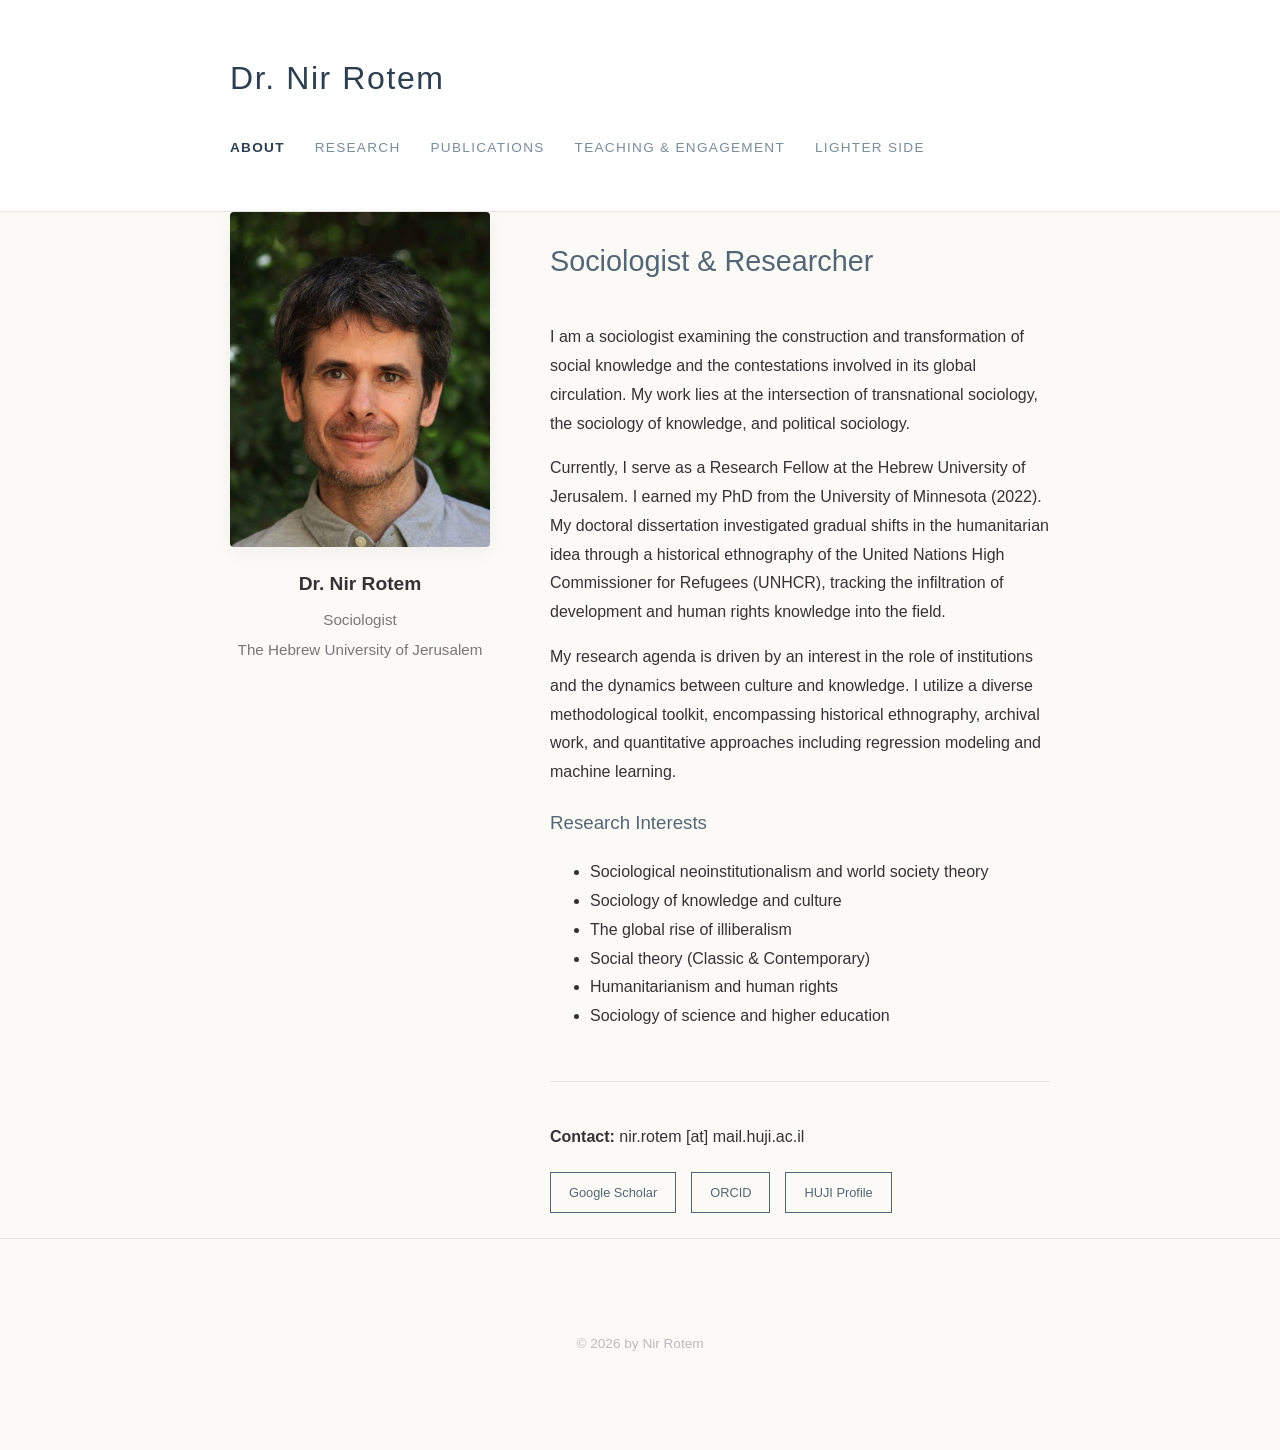
==== index.html @ fd0bdc83 "Add files via upload" ====
<!DOCTYPE html>
<html lang="en">
<head>
    <meta charset="UTF-8">
    <title>Dr. Nir Rotem | About</title>
    <link rel="stylesheet" href="style.css">
</head>
<body>
    <header>
        <div class="container">
            <h1>Dr. Nir Rotem</h1>
            <nav>
                <ul>
                    <li><a href="index.html" class="active">About</a></li>
                    <li><a href="projects.html">Research</a></li>
                    <li><a href="publications.html">Publications</a></li>
                    <li><a href="teaching.html">Teaching & Engagement</a></li>
                    <li><a href="lighter.html">Lighter Side</a></li>
                </ul>
            </nav>
        </div>
    </header>

    <main class="container">
        <div class="about-grid">
            <div class="profile-side">
                <img src="images/profile.jpg" alt="Dr. Nir Rotem" class="profile-img">
                <div class="profile-info">
                    <p class="name">Dr. Nir Rotem</p>
                    <p class="role">Sociologist</p>
                    <p class="role">The Hebrew University of Jerusalem</p>
                </div>
            </div>
            
            <div class="bio-content">
                <h2>Sociologist & Researcher</h2>
                <p>
                    I am a sociologist examining the construction and transformation of social knowledge and the contestations involved in its global circulation. My work lies at the intersection of transnational sociology, the sociology of knowledge, and political sociology.
                </p>
                <p>
                    Currently, I serve as a Research Fellow at the Hebrew University of Jerusalem. I earned my PhD from the University of Minnesota (2022). My doctoral dissertation investigated gradual shifts in the humanitarian idea through a historical ethnography of the United Nations High Commissioner for Refugees (UNHCR), tracking the infiltration of development and human rights knowledge into the field.
                </p>
                <p>
                    My research agenda is driven by an interest in the role of institutions and the dynamics between culture and knowledge. I utilize a diverse methodological toolkit, encompassing historical ethnography, archival work, and quantitative approaches including regression modeling and machine learning.
                </p>

                <h3>Research Interests</h3>
                <ul>
                    <li>Sociological neoinstitutionalism and world society theory</li>
                    <li>Sociology of knowledge and culture</li>
                    <li>The global rise of illiberalism</li>
                    <li>Social theory (Classic & Contemporary)</li>
                    <li>Humanitarianism and human rights</li>
                    <li>Sociology of science and higher education</li>
                </ul>

                <div class="contact-box">
                    <p><strong>Contact:</strong> nir.rotem [at] mail.huji.ac.il</p>
                    <div class="social-btns">
                        <a href="https://scholar.google.com/citations?user=bq1UO1sAAAAJ&hl=en" class="btn" target="_blank">Google Scholar</a>
                        <a href="https://orcid.org/0000-0001-6889-2832" class="btn" target="_blank">ORCID</a>
                        <a href="https://cris.huji.ac.il/en/persons/nir-rotem/" class="btn" target="_blank">HUJI Profile</a>
                    </div>
                </div>
            </div>
        </div>
    </main>

    <footer>
        <div class="container">
            <p>&copy; <span id="year"></span> by Nir Rotem</p>
        </div>
    </footer>
    <script>document.getElementById("year").innerHTML = new Date().getFullYear();</script>
</body>
</html>
---- style.css ----
/* --- Scandinavian Modern Academic Theme --- */
:root {
    --bg-color: #fcfaf7;
    --text-color: #333333;
    --accent-color: #536675;
    --header-bg: #ffffff;
    --border-color: #e8e4e0;
    --link-color: #7a8d9b;
    --nav-active: #2c3e50;
    --card-bg: #ffffff;
}

* { box-sizing: border-box; }

body {
    font-family: 'Inter', 'Helvetica Neue', 'Helvetica', 'Arial', sans-serif;
    background-color: var(--bg-color);
    color: var(--text-color);
    line-height: 1.8;
    margin: 0;
    padding: 0;
    -webkit-font-smoothing: antialiased;
}

/* Global Image Constraint */
img {
    max-width: 100%;
    height: auto;
    display: block;
}

.container {
    max-width: 900px;
    margin: 0 auto;
    padding: 0 40px;
}

/* Header & Navigation */
header {
    background-color: var(--header-bg);
    border-bottom: 1px solid var(--border-color);
    padding: 50px 0;
}

header h1 {
    font-weight: 300;
    font-size: 2rem;
    margin: 0;
    letter-spacing: 0.1rem;
    color: var(--nav-active);
}

nav ul {
    list-style: none;
    padding: 0;
    margin: 25px 0 0 0;
    display: flex;
    gap: 30px;
}

nav a {
    text-decoration: none;
    color: var(--link-color);
    font-size: 0.85rem;
    text-transform: uppercase;
    letter-spacing: 0.08rem;
    transition: color 0.2s ease;
}

nav a:hover, nav a.active {
    color: var(--nav-active);
    font-weight: 600;
}

main { padding: 70px 0; }

h2, h3 { color: var(--accent-color); font-weight: 400; }
h2 { font-size: 1.8rem; margin-bottom: 35px; }

/* About Page - Layout */
.about-grid {
    display: flex;
    gap: 60px;
    align-items: flex-start;
}

.profile-side {
    flex: 0 0 260px;
    text-align: center;
}

.profile-img {
    width: 100%;
    border-radius: 4px;
    box-shadow: 0 4px 20px rgba(0,0,0,0.05);
}

.profile-info { margin-top: 20px; }
.profile-info .name { font-weight: 600; font-size: 1.2rem; margin: 0; }
.profile-info .role { font-size: 0.95rem; color: #777; margin: 8px 0; line-height: 1.4; }

.bio-content { flex: 1; }

.contact-box {
    margin-top: 50px;
    padding: 25px 0;
    border-top: 1px solid var(--border-color);
}

.social-btns {
    display: flex;
    gap: 15px;
    margin-top: 20px;
    flex-wrap: wrap;
}

/* Projects Page - THE SPLIT LAYOUT FIX */
.project-intro {
    font-style: italic;
    color: #555;
    margin-bottom: 50px;
    border-left: 4px solid var(--accent-color);
    padding-left: 25px;
    font-size: 1.05rem;
}

.project-block { margin-bottom: 80px; }

/* CRITICAL: The flex container for the card */
.project-card {
    background: var(--card-bg);
    padding: 35px;
    border: 1px solid var(--border-color);
    margin-bottom: 40px;
    display: flex; /* This forces the text and image side-by-side */
    flex-direction: row; 
    align-items: flex-start; /* Aligns both to the top */
    gap: 40px;
    width: 100%;
}

.project-text {
    flex: 2; /* Takes twice the space of the image */
}

.project-text h4 {
    margin-top: 0;
    color: var(--nav-active);
    font-size: 1.35rem;
    margin-bottom: 15px;
}

/* FIXED-SIZE IMAGE WRAPPER */
.project-image-box {
    flex: 1; /* Takes one part of the space */
    min-width: 250px; /* Ensures it doesn't get too tiny */
    max-width: 300px; /* Ensures it doesn't get too big */
    height: 200px; /* Fixed height for uniformity */
    background-color: #ffffff;
    border: 1px solid #f2f2f2;
    padding: 5px;
    display: flex;
    align-items: center;
    justify-content: center;
    overflow: hidden;
}

.project-image-box img {
    max-width: 100%;
    max-height: 100%;
    object-fit: contain; /* Prevents cropping, fits image inside the 200px box */
}

/* Lighter Side & Cards */
.lighter-section { margin-bottom: 60px; }
.lighter-grid { display: grid; grid-template-columns: 1fr 1fr; gap: 35px; }
.interest-card { background: white; padding: 30px; border: 1px solid var(--border-color); }

.btn {
    text-decoration: none;
    font-size: 0.8rem;
    color: var(--accent-color);
    border: 1px solid var(--accent-color);
    padding: 8px 18px;
    transition: all 0.3s ease;
}

.btn:hover { background-color: var(--accent-color); color: white; }

footer {
    padding: 80px 0;
    text-align: center;
    font-size: 0.85rem;
    color: #bbb;
    border-top: 1px solid var(--border-color);
}

/* MOBILE RESPONSIVE FIX */
@media (max-width: 768px) {
    .container { padding: 0 25px; }
    
    .about-grid, .lighter-grid { 
        flex-direction: column; 
        display: block; 
    }
    
    .profile-side { 
        margin-bottom: 40px; 
        width: 100%;
    }

    .project-card {
        flex-direction: column; /* Stacks vertically on mobile */
        gap: 25px;
    }

    .project-image-box {
        width: 100%;
        max-width: 100%;
        height: auto;
        min-height: 150px;
    }
}
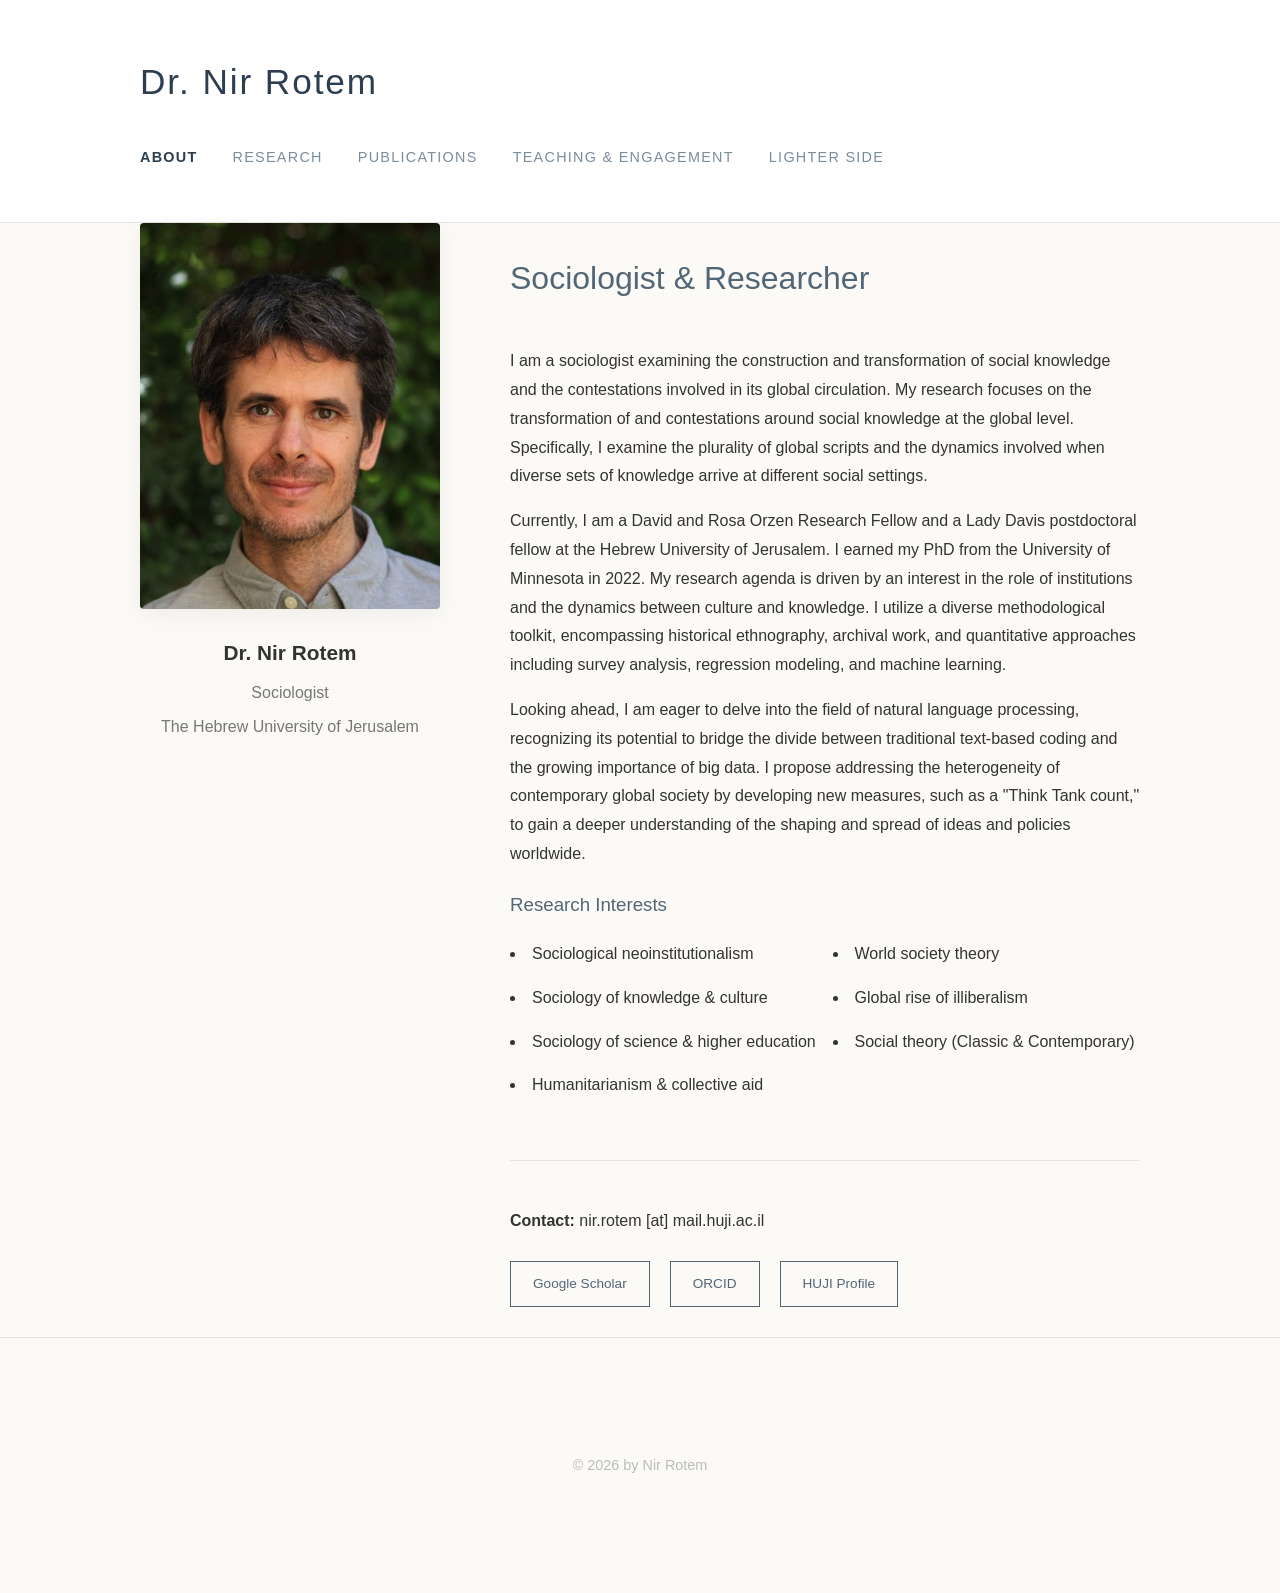
==== commit 341de569: "Add files via upload" ====
--- a/index.html
+++ b/index.html
@@ -35,23 +35,24 @@
             <div class="bio-content">
                 <h2>Sociologist & Researcher</h2>
                 <p>
-                    I am a sociologist examining the construction and transformation of social knowledge and the contestations involved in its global circulation. My work lies at the intersection of transnational sociology, the sociology of knowledge, and political sociology.
+                    I am a sociologist examining the construction and transformation of social knowledge and the contestations involved in its global circulation. My research focuses on the transformation of and contestations around social knowledge at the global level. Specifically, I examine the plurality of global scripts and the dynamics involved when diverse sets of knowledge arrive at different social settings.
                 </p>
                 <p>
-                    Currently, I serve as a Research Fellow at the Hebrew University of Jerusalem. I earned my PhD from the University of Minnesota (2022). My doctoral dissertation investigated gradual shifts in the humanitarian idea through a historical ethnography of the United Nations High Commissioner for Refugees (UNHCR), tracking the infiltration of development and human rights knowledge into the field.
+                    Currently, I am a David and Rosa Orzen Research Fellow and a Lady Davis postdoctoral fellow at the Hebrew University of Jerusalem. I earned my PhD from the University of Minnesota in 2022. My research agenda is driven by an interest in the role of institutions and the dynamics between culture and knowledge. I utilize a diverse methodological toolkit, encompassing historical ethnography, archival work, and quantitative approaches including survey analysis, regression modeling, and machine learning.
                 </p>
                 <p>
-                    My research agenda is driven by an interest in the role of institutions and the dynamics between culture and knowledge. I utilize a diverse methodological toolkit, encompassing historical ethnography, archival work, and quantitative approaches including regression modeling and machine learning.
+                    Looking ahead, I am eager to delve into the field of natural language processing, recognizing its potential to bridge the divide between traditional text-based coding and the growing importance of big data. I propose addressing the heterogeneity of contemporary global society by developing new measures, such as a "Think Tank count," to gain a deeper understanding of the shaping and spread of ideas and policies worldwide.
                 </p>
 
                 <h3>Research Interests</h3>
-                <ul>
-                    <li>Sociological neoinstitutionalism and world society theory</li>
-                    <li>Sociology of knowledge and culture</li>
-                    <li>The global rise of illiberalism</li>
+                <ul class="interests-grid">
+                    <li>Sociological neoinstitutionalism</li>
+                    <li>World society theory</li>
+                    <li>Sociology of knowledge & culture</li>
+                    <li>Global rise of illiberalism</li>
+                    <li>Sociology of science & higher education</li>
                     <li>Social theory (Classic & Contemporary)</li>
-                    <li>Humanitarianism and human rights</li>
-                    <li>Sociology of science and higher education</li>
+                    <li>Humanitarianism & collective aid</li>
                 </ul>
 
                 <div class="contact-box">
--- a/style.css
+++ b/style.css
@@ -1,5 +1,5 @@
 
-/* --- Scandinavian Modern Academic Theme --- */
+/* --- Scandinavian Modern Academic Theme (Version 9) --- */
 :root {
     --bg-color: #fcfaf7;
     --text-color: #333333;
@@ -23,7 +23,6 @@
     -webkit-font-smoothing: antialiased;
 }
 
-/* Global Image Constraint */
 img {
     max-width: 100%;
     height: auto;
@@ -31,12 +30,11 @@
 }
 
 .container {
-    max-width: 900px;
+    max-width: 1100px; /* Increased by ~20% */
     margin: 0 auto;
-    padding: 0 40px;
-}
-
-/* Header & Navigation */
+    padding: 0 50px;
+}
+
 header {
     background-color: var(--header-bg);
     border-bottom: 1px solid var(--border-color);
@@ -45,24 +43,24 @@
 
 header h1 {
     font-weight: 300;
-    font-size: 2rem;
+    font-size: 2.2rem;
     margin: 0;
-    letter-spacing: 0.1rem;
+    letter-spacing: 0.12rem;
     color: var(--nav-active);
 }
 
 nav ul {
     list-style: none;
     padding: 0;
-    margin: 25px 0 0 0;
-    display: flex;
-    gap: 30px;
+    margin: 30px 0 0 0;
+    display: flex;
+    gap: 35px;
 }
 
 nav a {
     text-decoration: none;
     color: var(--link-color);
-    font-size: 0.85rem;
+    font-size: 0.9rem;
     text-transform: uppercase;
     letter-spacing: 0.08rem;
     transition: color 0.2s ease;
@@ -73,93 +71,104 @@
     font-weight: 600;
 }
 
-main { padding: 70px 0; }
+main { padding: 80px 0; }
 
 h2, h3 { color: var(--accent-color); font-weight: 400; }
-h2 { font-size: 1.8rem; margin-bottom: 35px; }
-
-/* About Page - Layout */
+h2 { font-size: 2rem; margin-bottom: 40px; }
+
+/* About Page */
 .about-grid {
     display: flex;
-    gap: 60px;
+    gap: 70px;
     align-items: flex-start;
 }
 
 .profile-side {
-    flex: 0 0 260px;
+    flex: 0 0 300px;
     text-align: center;
 }
 
 .profile-img {
     width: 100%;
     border-radius: 4px;
-    box-shadow: 0 4px 20px rgba(0,0,0,0.05);
-}
-
-.profile-info { margin-top: 20px; }
-.profile-info .name { font-weight: 600; font-size: 1.2rem; margin: 0; }
-.profile-info .role { font-size: 0.95rem; color: #777; margin: 8px 0; line-height: 1.4; }
+    box-shadow: 0 5px 25px rgba(0,0,0,0.06);
+}
+
+.profile-info { margin-top: 25px; }
+.profile-info .name { font-weight: 600; font-size: 1.3rem; margin: 0; }
+.profile-info .role { font-size: 1rem; color: #777; margin: 10px 0; line-height: 1.5; }
 
 .bio-content { flex: 1; }
 
 .contact-box {
-    margin-top: 50px;
-    padding: 25px 0;
+    margin-top: 60px;
+    padding: 30px 0;
     border-top: 1px solid var(--border-color);
 }
 
 .social-btns {
     display: flex;
-    gap: 15px;
-    margin-top: 20px;
+    gap: 20px;
+    margin-top: 25px;
     flex-wrap: wrap;
 }
 
-/* Projects Page - THE SPLIT LAYOUT FIX */
+.btn {
+    text-decoration: none;
+    font-size: 0.85rem;
+    color: var(--accent-color);
+    border: 1px solid var(--accent-color);
+    padding: 10px 22px;
+    transition: all 0.3s ease;
+}
+
+.btn:hover { background-color: var(--accent-color); color: white; }
+
+/* Projects Page - SPLIT LAYOUT */
 .project-intro {
     font-style: italic;
     color: #555;
-    margin-bottom: 50px;
-    border-left: 4px solid var(--accent-color);
-    padding-left: 25px;
-    font-size: 1.05rem;
-}
-
-.project-block { margin-bottom: 80px; }
-
-/* CRITICAL: The flex container for the card */
+    margin-bottom: 60px;
+    border-left: 5px solid var(--accent-color);
+    padding-left: 30px;
+    font-size: 1.1rem;
+    max-width: 900px;
+}
+
+.project-block { margin-bottom: 100px; }
+
 .project-card {
     background: var(--card-bg);
-    padding: 35px;
+    padding: 40px;
     border: 1px solid var(--border-color);
-    margin-bottom: 40px;
-    display: flex; /* This forces the text and image side-by-side */
+    margin-bottom: 50px;
+    display: flex; 
     flex-direction: row; 
-    align-items: flex-start; /* Aligns both to the top */
-    gap: 40px;
+    align-items: flex-start; 
+    gap: 50px;
     width: 100%;
 }
 
 .project-text {
-    flex: 2; /* Takes twice the space of the image */
+    flex: 2; 
 }
 
 .project-text h4 {
     margin-top: 0;
     color: var(--nav-active);
-    font-size: 1.35rem;
-    margin-bottom: 15px;
-}
-
-/* FIXED-SIZE IMAGE WRAPPER */
+    font-size: 1.5rem;
+    margin-bottom: 20px;
+}
+
+/* Enlarged Project Image Box */
 .project-image-box {
-    flex: 1; /* Takes one part of the space */
-    min-width: 250px; /* Ensures it doesn't get too tiny */
-    max-width: 300px; /* Ensures it doesn't get too big */
-    height: 200px; /* Fixed height for uniformity */
+    flex: 1; 
+    min-width: 320px; 
+    max-width: 380px; 
+    height: 240px; 
     background-color: #ffffff;
     border: 1px solid #f2f2f2;
-    padding: 5px;
+    padding: 8px;
     display: flex;
     align-items: center;
     justify-content: center;
@@ -169,36 +178,34 @@
 .project-image-box img {
     max-width: 100%;
     max-height: 100%;
-    object-fit: contain; /* Prevents cropping, fits image inside the 200px box */
+    object-fit: contain; 
+}
+
+/* Interests Grid */
+.interests-grid {
+    display: grid;
+    grid-template-columns: 1fr 1fr;
+    gap: 15px;
+    padding-left: 0;
+    list-style-position: inside;
 }
 
 /* Lighter Side & Cards */
-.lighter-section { margin-bottom: 60px; }
-.lighter-grid { display: grid; grid-template-columns: 1fr 1fr; gap: 35px; }
-.interest-card { background: white; padding: 30px; border: 1px solid var(--border-color); }
-
-.btn {
-    text-decoration: none;
-    font-size: 0.8rem;
-    color: var(--accent-color);
-    border: 1px solid var(--accent-color);
-    padding: 8px 18px;
-    transition: all 0.3s ease;
-}
-
-.btn:hover { background-color: var(--accent-color); color: white; }
+.lighter-section { margin-bottom: 80px; }
+.lighter-grid { display: grid; grid-template-columns: 1fr 1fr; gap: 40px; }
+.interest-card { background: white; padding: 35px; border: 1px solid var(--border-color); }
 
 footer {
-    padding: 80px 0;
+    padding: 100px 0;
     text-align: center;
-    font-size: 0.85rem;
+    font-size: 0.9rem;
     color: #bbb;
     border-top: 1px solid var(--border-color);
 }
 
-/* MOBILE RESPONSIVE FIX */
-@media (max-width: 768px) {
-    .container { padding: 0 25px; }
+/* MOBILE RESPONSIVE */
+@media (max-width: 900px) {
+    .container { padding: 0 30px; }
     
     .about-grid, .lighter-grid { 
         flex-direction: column; 
@@ -206,19 +213,19 @@
     }
     
     .profile-side { 
-        margin-bottom: 40px; 
+        margin-bottom: 50px; 
         width: 100%;
     }
 
     .project-card {
-        flex-direction: column; /* Stacks vertically on mobile */
-        gap: 25px;
+        flex-direction: column; 
+        gap: 30px;
     }
 
     .project-image-box {
         width: 100%;
         max-width: 100%;
         height: auto;
-        min-height: 150px;
-    }
-}
+        min-height: 200px;
+    }
+}
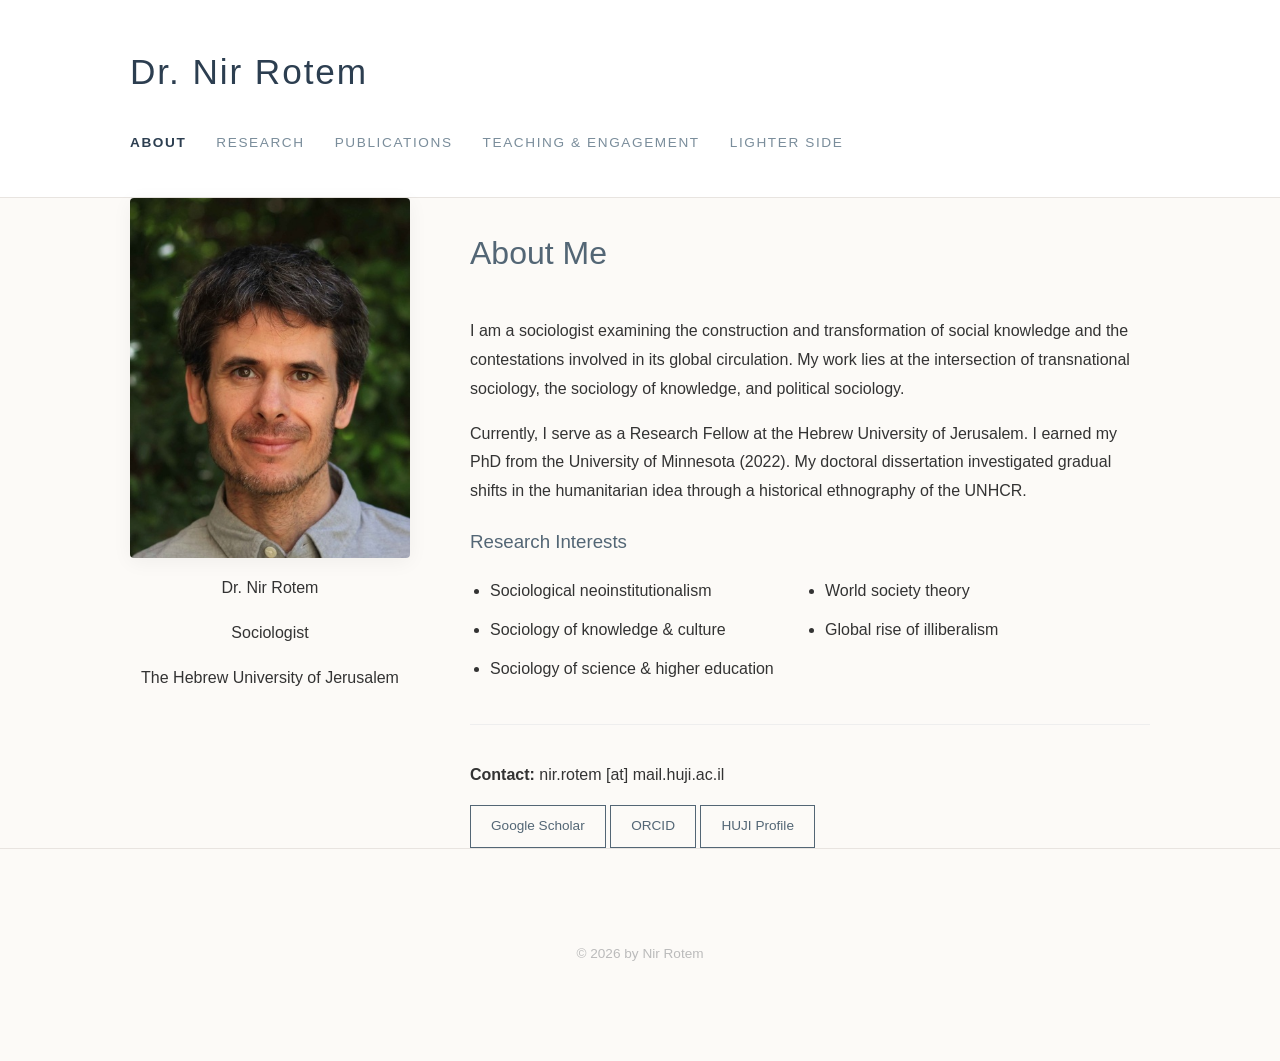
==== commit 248c271d: "Add files via upload" ====
--- a/index.html
+++ b/index.html
@@ -2,74 +2,58 @@
 <html lang="en">
 <head>
     <meta charset="UTF-8">
+    <meta name="viewport" content="width=device-width, initial-scale=1.0">
     <title>Dr. Nir Rotem | About</title>
     <link rel="stylesheet" href="style.css">
+    <link rel="stylesheet" href="https://cdnjs.cloudflare.com/ajax/libs/font-awesome/6.0.0/css/all.min.css">
 </head>
 <body>
     <header>
         <div class="container">
             <h1>Dr. Nir Rotem</h1>
             <nav>
-                <ul>
-                    <li><a href="index.html" class="active">About</a></li>
-                    <li><a href="projects.html">Research</a></li>
-                    <li><a href="publications.html">Publications</a></li>
-                    <li><a href="teaching.html">Teaching & Engagement</a></li>
-                    <li><a href="lighter.html">Lighter Side</a></li>
-                </ul>
+                <ul><li><a href="index.html" class="active">About</a></li><li><a href="projects.html" >Research</a></li><li><a href="publications.html" >Publications</a></li><li><a href="teaching.html" >Teaching & Engagement</a></li><li><a href="lighter.html" >Lighter Side</a></li></ul>
             </nav>
         </div>
     </header>
-
     <main class="container">
-        <div class="about-grid">
-            <div class="profile-side">
-                <img src="images/profile.jpg" alt="Dr. Nir Rotem" class="profile-img">
-                <div class="profile-info">
-                    <p class="name">Dr. Nir Rotem</p>
-                    <p class="role">Sociologist</p>
-                    <p class="role">The Hebrew University of Jerusalem</p>
-                </div>
-            </div>
-            
-            <div class="bio-content">
-                <h2>Sociologist & Researcher</h2>
-                <p>
-                    I am a sociologist examining the construction and transformation of social knowledge and the contestations involved in its global circulation. My research focuses on the transformation of and contestations around social knowledge at the global level. Specifically, I examine the plurality of global scripts and the dynamics involved when diverse sets of knowledge arrive at different social settings.
-                </p>
-                <p>
-                    Currently, I am a David and Rosa Orzen Research Fellow and a Lady Davis postdoctoral fellow at the Hebrew University of Jerusalem. I earned my PhD from the University of Minnesota in 2022. My research agenda is driven by an interest in the role of institutions and the dynamics between culture and knowledge. I utilize a diverse methodological toolkit, encompassing historical ethnography, archival work, and quantitative approaches including survey analysis, regression modeling, and machine learning.
-                </p>
-                <p>
-                    Looking ahead, I am eager to delve into the field of natural language processing, recognizing its potential to bridge the divide between traditional text-based coding and the growing importance of big data. I propose addressing the heterogeneity of contemporary global society by developing new measures, such as a "Think Tank count," to gain a deeper understanding of the shaping and spread of ideas and policies worldwide.
-                </p>
-
-                <h3>Research Interests</h3>
-                <ul class="interests-grid">
-                    <li>Sociological neoinstitutionalism</li>
-                    <li>World society theory</li>
-                    <li>Sociology of knowledge & culture</li>
-                    <li>Global rise of illiberalism</li>
-                    <li>Sociology of science & higher education</li>
-                    <li>Social theory (Classic & Contemporary)</li>
-                    <li>Humanitarianism & collective aid</li>
-                </ul>
-
-                <div class="contact-box">
-                    <p><strong>Contact:</strong> nir.rotem [at] mail.huji.ac.il</p>
-                    <div class="social-btns">
-                        <a href="https://scholar.google.com/citations?user=bq1UO1sAAAAJ&hl=en" class="btn" target="_blank">Google Scholar</a>
-                        <a href="https://orcid.org/0000-0001-6889-2832" class="btn" target="_blank">ORCID</a>
-                        <a href="https://cris.huji.ac.il/en/persons/nir-rotem/" class="btn" target="_blank">HUJI Profile</a>
-                    </div>
-                </div>
+        
+<div class="about-grid">
+    <div class="profile-side">
+        <img src="images/profile.jpg" alt="Dr. Nir Rotem" class="profile-img">
+        <div class="profile-info">
+            <p class="name">Dr. Nir Rotem</p>
+            <p class="role">Sociologist</p>
+            <p class="role">The Hebrew University of Jerusalem</p>
+        </div>
+    </div>
+    <div class="bio-content">
+        <h2>About Me</h2>
+        <p>I am a sociologist examining the construction and transformation of social knowledge and the contestations involved in its global circulation. My work lies at the intersection of transnational sociology, the sociology of knowledge, and political sociology.</p>
+        <p>Currently, I serve as a Research Fellow at the Hebrew University of Jerusalem. I earned my PhD from the University of Minnesota (2022). My doctoral dissertation investigated gradual shifts in the humanitarian idea through a historical ethnography of the UNHCR.</p>
+        <h3>Research Interests</h3>
+        <ul style="display: grid; grid-template-columns: 1fr 1fr; gap: 10px; padding-left: 20px;">
+            <li>Sociological neoinstitutionalism</li>
+            <li>World society theory</li>
+            <li>Sociology of knowledge & culture</li>
+            <li>Global rise of illiberalism</li>
+            <li>Sociology of science & higher education</li>
+        </ul>
+        <div style="margin-top: 40px; padding-top: 20px; border-top: 1px solid #eee;">
+            <p><strong>Contact:</strong> nir.rotem [at] mail.huji.ac.il</p>
+            <div class="social-btns">
+                <a href="https://scholar.google.com/citations?user=bq1UO1sAAAAJ&hl=en" class="btn" target="_blank">Google Scholar</a>
+                <a href="https://orcid.org/0000-0001-6889-2832" class="btn" target="_blank">ORCID</a>
+                <a href="https://cris.huji.ac.il/en/persons/nir-rotem/" class="btn" target="_blank">HUJI Profile</a>
             </div>
         </div>
+    </div>
+</div>
+
     </main>
-
     <footer>
         <div class="container">
-            <p>&copy; <span id="year"></span> by Nir Rotem</p>
+            <p>© <span id="year"></span> by Nir Rotem</p>
         </div>
     </footer>
     <script>document.getElementById("year").innerHTML = new Date().getFullYear();</script>
--- a/style.css
+++ b/style.css
@@ -1,5 +1,4 @@
 
-/* --- Scandinavian Modern Academic Theme (Version 9) --- */
 :root {
     --bg-color: #fcfaf7;
     --text-color: #333333;
@@ -14,7 +13,7 @@
 * { box-sizing: border-box; }
 
 body {
-    font-family: 'Inter', 'Helvetica Neue', 'Helvetica', 'Arial', sans-serif;
+    font-family: 'Inter', -apple-system, BlinkMacSystemFont, 'Segoe UI', Roboto, Helvetica, Arial, sans-serif;
     background-color: var(--bg-color);
     color: var(--text-color);
     line-height: 1.8;
@@ -23,22 +22,18 @@
     -webkit-font-smoothing: antialiased;
 }
 
-img {
-    max-width: 100%;
-    height: auto;
-    display: block;
-}
+img { max-width: 100%; height: auto; display: block; }
 
 .container {
-    max-width: 1100px; /* Increased by ~20% */
+    max-width: 1100px;
     margin: 0 auto;
-    padding: 0 50px;
+    padding: 0 40px;
 }
 
 header {
     background-color: var(--header-bg);
     border-bottom: 1px solid var(--border-color);
-    padding: 50px 0;
+    padding: 40px 0;
 }
 
 header h1 {
@@ -52,17 +47,18 @@
 nav ul {
     list-style: none;
     padding: 0;
-    margin: 30px 0 0 0;
+    margin: 25px 0 0 0;
     display: flex;
-    gap: 35px;
+    gap: 30px;
+    flex-wrap: wrap;
 }
 
 nav a {
     text-decoration: none;
     color: var(--link-color);
-    font-size: 0.9rem;
+    font-size: 0.85rem;
     text-transform: uppercase;
-    letter-spacing: 0.08rem;
+    letter-spacing: 0.1rem;
     transition: color 0.2s ease;
 }
 
@@ -71,161 +67,87 @@
     font-weight: 600;
 }
 
-main { padding: 80px 0; }
+main { padding: 60px 0; }
 
 h2, h3 { color: var(--accent-color); font-weight: 400; }
-h2 { font-size: 2rem; margin-bottom: 40px; }
+h2 { font-size: 2rem; margin-bottom: 35px; }
 
-/* About Page */
-.about-grid {
+/* Grid Layouts */
+.about-grid { display: flex; gap: 60px; align-items: flex-start; }
+.profile-side { flex: 0 0 280px; text-align: center; }
+.profile-img { width: 100%; border-radius: 4px; box-shadow: 0 4px 20px rgba(0,0,0,0.05); }
+.bio-content { flex: 1; }
+
+.project-card {
+    background: var(--card-bg);
+    padding: 35px;
+    border: 1px solid var(--border-color);
+    margin-bottom: 40px;
     display: flex;
-    gap: 70px;
-    align-items: flex-start;
+    gap: 40px;
 }
 
-.profile-side {
-    flex: 0 0 300px;
-    text-align: center;
+.project-text { flex: 1.8; }
+.project-image-box {
+    flex: 1;
+    min-width: 280px;
+    max-width: 380px;
+    height: 240px;
+    background-color: #ffffff;
+    border: 1px solid #f2f2f2;
+    padding: 5px;
+    display: flex;
+    align-items: center;
+    justify-content: center;
+    overflow: hidden;
 }
+.project-image-box img { max-width: 100%; max-height: 100%; object-fit: contain; }
 
-.profile-img {
+/* Lighter Side Hero */
+.landscape-hero {
     width: 100%;
+    height: 380px;
+    background-color: #eee;
+    margin-bottom: 50px;
+    overflow: hidden;
     border-radius: 4px;
-    box-shadow: 0 5px 25px rgba(0,0,0,0.06);
 }
+.landscape-hero img { width: 100%; height: 100%; object-fit: cover; }
 
-.profile-info { margin-top: 25px; }
-.profile-info .name { font-weight: 600; font-size: 1.3rem; margin: 0; }
-.profile-info .role { font-size: 1rem; color: #777; margin: 10px 0; line-height: 1.5; }
+.lighter-grid { display: grid; grid-template-columns: 1fr 1fr; gap: 40px; }
+.interest-card { background: white; padding: 30px; border: 1px solid var(--border-color); }
 
-.bio-content { flex: 1; }
-
-.contact-box {
-    margin-top: 60px;
-    padding: 30px 0;
-    border-top: 1px solid var(--border-color);
-}
-
-.social-btns {
-    display: flex;
-    gap: 20px;
-    margin-top: 25px;
-    flex-wrap: wrap;
-}
-
+/* Buttons */
 .btn {
     text-decoration: none;
     font-size: 0.85rem;
     color: var(--accent-color);
     border: 1px solid var(--accent-color);
-    padding: 10px 22px;
+    padding: 8px 20px;
     transition: all 0.3s ease;
+    display: inline-flex;
+    align-items: center;
+    gap: 8px;
+}
+.btn:hover { background-color: var(--accent-color); color: white; }
+.btn-spotify { border-color: #1DB954; color: #1DB954; }
+.btn-spotify:hover { background-color: #1DB954; color: white; }
+
+/* BibBase Cleanup */
+.bibbase_paper a[title="Open"], 
+.bibbase_paper a i.fa-external-link-alt { 
+    display: none !important; 
 }
 
-.btn:hover { background-color: var(--accent-color); color: white; }
+footer { padding: 80px 0; text-align: center; font-size: 0.85rem; color: #bbb; border-top: 1px solid var(--border-color); }
 
-/* Projects Page - SPLIT LAYOUT */
-.project-intro {
-    font-style: italic;
-    color: #555;
-    margin-bottom: 60px;
-    border-left: 5px solid var(--accent-color);
-    padding-left: 30px;
-    font-size: 1.1rem;
-    max-width: 900px;
+/* RESPONSIVE */
+@media (max-width: 900px) {
+    .container { padding: 0 20px; }
+    .about-grid, .project-card, .lighter-grid { flex-direction: column; display: block; }
+    .profile-side { margin-bottom: 40px; width: 100%; }
+    .project-image-box { width: 100%; max-width: 100%; height: auto; min-height: 200px; margin-top: 20px; }
+    .interest-card { margin-bottom: 20px; }
+    .landscape-hero { height: 220px; }
+    header h1 { font-size: 1.8rem; }
 }
-
-.project-block { margin-bottom: 100px; }
-
-.project-card {
-    background: var(--card-bg);
-    padding: 40px;
-    border: 1px solid var(--border-color);
-    margin-bottom: 50px;
-    display: flex; 
-    flex-direction: row; 
-    align-items: flex-start; 
-    gap: 50px;
-    width: 100%;
-}
-
-.project-text {
-    flex: 2; 
-}
-
-.project-text h4 {
-    margin-top: 0;
-    color: var(--nav-active);
-    font-size: 1.5rem;
-    margin-bottom: 20px;
-}
-
-/* Enlarged Project Image Box */
-.project-image-box {
-    flex: 1; 
-    min-width: 320px; 
-    max-width: 380px; 
-    height: 240px; 
-    background-color: #ffffff;
-    border: 1px solid #f2f2f2;
-    padding: 8px;
-    display: flex;
-    align-items: center;
-    justify-content: center;
-    overflow: hidden;
-}
-
-.project-image-box img {
-    max-width: 100%;
-    max-height: 100%;
-    object-fit: contain; 
-}
-
-/* Interests Grid */
-.interests-grid {
-    display: grid;
-    grid-template-columns: 1fr 1fr;
-    gap: 15px;
-    padding-left: 0;
-    list-style-position: inside;
-}
-
-/* Lighter Side & Cards */
-.lighter-section { margin-bottom: 80px; }
-.lighter-grid { display: grid; grid-template-columns: 1fr 1fr; gap: 40px; }
-.interest-card { background: white; padding: 35px; border: 1px solid var(--border-color); }
-
-footer {
-    padding: 100px 0;
-    text-align: center;
-    font-size: 0.9rem;
-    color: #bbb;
-    border-top: 1px solid var(--border-color);
-}
-
-/* MOBILE RESPONSIVE */
-@media (max-width: 900px) {
-    .container { padding: 0 30px; }
-    
-    .about-grid, .lighter-grid { 
-        flex-direction: column; 
-        display: block; 
-    }
-    
-    .profile-side { 
-        margin-bottom: 50px; 
-        width: 100%;
-    }
-
-    .project-card {
-        flex-direction: column; 
-        gap: 30px;
-    }
-
-    .project-image-box {
-        width: 100%;
-        max-width: 100%;
-        height: auto;
-        min-height: 200px;
-    }
-}
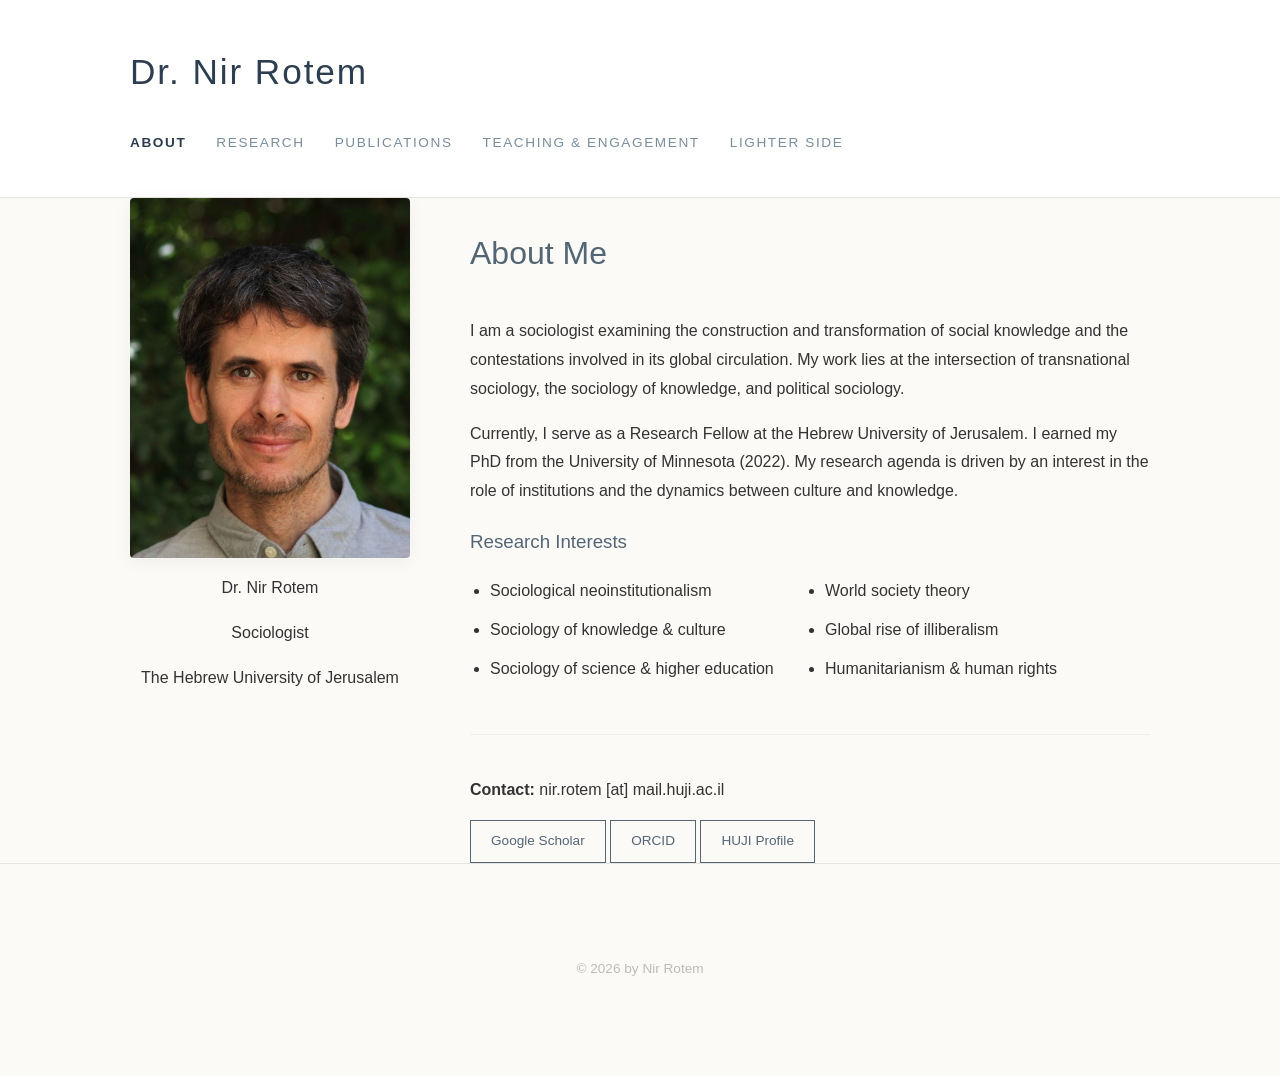
==== commit 8868165f: "Add files via upload" ====
--- a/index.html
+++ b/index.html
@@ -3,7 +3,7 @@
 <head>
     <meta charset="UTF-8">
     <meta name="viewport" content="width=device-width, initial-scale=1.0">
-    <title>Dr. Nir Rotem | About</title>
+    <title>Dr. Nir Rotem | Index</title>
     <link rel="stylesheet" href="style.css">
     <link rel="stylesheet" href="https://cdnjs.cloudflare.com/ajax/libs/font-awesome/6.0.0/css/all.min.css">
 </head>
@@ -17,7 +17,6 @@
         </div>
     </header>
     <main class="container">
-        
 <div class="about-grid">
     <div class="profile-side">
         <img src="images/profile.jpg" alt="Dr. Nir Rotem" class="profile-img">
@@ -30,7 +29,7 @@
     <div class="bio-content">
         <h2>About Me</h2>
         <p>I am a sociologist examining the construction and transformation of social knowledge and the contestations involved in its global circulation. My work lies at the intersection of transnational sociology, the sociology of knowledge, and political sociology.</p>
-        <p>Currently, I serve as a Research Fellow at the Hebrew University of Jerusalem. I earned my PhD from the University of Minnesota (2022). My doctoral dissertation investigated gradual shifts in the humanitarian idea through a historical ethnography of the UNHCR.</p>
+        <p>Currently, I serve as a Research Fellow at the Hebrew University of Jerusalem. I earned my PhD from the University of Minnesota (2022). My research agenda is driven by an interest in the role of institutions and the dynamics between culture and knowledge.</p>
         <h3>Research Interests</h3>
         <ul style="display: grid; grid-template-columns: 1fr 1fr; gap: 10px; padding-left: 20px;">
             <li>Sociological neoinstitutionalism</li>
@@ -38,8 +37,9 @@
             <li>Sociology of knowledge & culture</li>
             <li>Global rise of illiberalism</li>
             <li>Sociology of science & higher education</li>
+            <li>Humanitarianism & human rights</li>
         </ul>
-        <div style="margin-top: 40px; padding-top: 20px; border-top: 1px solid #eee;">
+        <div style="margin-top: 50px; padding-top: 25px; border-top: 1px solid #eee;">
             <p><strong>Contact:</strong> nir.rotem [at] mail.huji.ac.il</p>
             <div class="social-btns">
                 <a href="https://scholar.google.com/citations?user=bq1UO1sAAAAJ&hl=en" class="btn" target="_blank">Google Scholar</a>
@@ -49,13 +49,12 @@
         </div>
     </div>
 </div>
-
     </main>
     <footer>
         <div class="container">
-            <p>© <span id="year"></span> by Nir Rotem</p>
+            <p>&copy; <span id="year"></span> by Nir Rotem</p>
         </div>
     </footer>
     <script>document.getElementById("year").innerHTML = new Date().getFullYear();</script>
 </body>
-</html>
+</html>
--- a/style.css
+++ b/style.css
@@ -1,4 +1,5 @@
 
+/* --- Scandinavian Modern Academic Theme (Version 11) --- */
 :root {
     --bg-color: #fcfaf7;
     --text-color: #333333;
@@ -11,6 +12,8 @@
 }
 
 * { box-sizing: border-box; }
+
+html { -webkit-text-size-adjust: 100%; }
 
 body {
     font-family: 'Inter', -apple-system, BlinkMacSystemFont, 'Segoe UI', Roboto, Helvetica, Arial, sans-serif;
@@ -72,7 +75,7 @@
 h2, h3 { color: var(--accent-color); font-weight: 400; }
 h2 { font-size: 2rem; margin-bottom: 35px; }
 
-/* Grid Layouts */
+/* Grid for About and Projects */
 .about-grid { display: flex; gap: 60px; align-items: flex-start; }
 .profile-side { flex: 0 0 280px; text-align: center; }
 .profile-img { width: 100%; border-radius: 4px; box-shadow: 0 4px 20px rgba(0,0,0,0.05); }
@@ -84,10 +87,14 @@
     border: 1px solid var(--border-color);
     margin-bottom: 40px;
     display: flex;
+    flex-direction: row;
+    align-items: flex-start;
     gap: 40px;
 }
 
 .project-text { flex: 1.8; }
+.project-text h4 { margin-top: 0; color: var(--nav-active); font-size: 1.4rem; margin-bottom: 15px; }
+
 .project-image-box {
     flex: 1;
     min-width: 280px;
@@ -103,19 +110,27 @@
 }
 .project-image-box img { max-width: 100%; max-height: 100%; object-fit: contain; }
 
-/* Lighter Side Hero */
+/* Lighter Side Styles */
 .landscape-hero {
     width: 100%;
     height: 380px;
-    background-color: #eee;
     margin-bottom: 50px;
     overflow: hidden;
     border-radius: 4px;
 }
 .landscape-hero img { width: 100%; height: 100%; object-fit: cover; }
 
-.lighter-grid { display: grid; grid-template-columns: 1fr 1fr; gap: 40px; }
-.interest-card { background: white; padding: 30px; border: 1px solid var(--border-color); }
+.lighter-grid {
+    display: grid;
+    grid-template-columns: 1fr 1fr;
+    gap: 30px;
+}
+.interest-card {
+    background: white;
+    padding: 30px;
+    border: 1px solid var(--border-color);
+}
+.interest-card h4 { margin-top: 0; color: var(--nav-active); }
 
 /* Buttons */
 .btn {
@@ -133,21 +148,16 @@
 .btn-spotify { border-color: #1DB954; color: #1DB954; }
 .btn-spotify:hover { background-color: #1DB954; color: white; }
 
-/* BibBase Cleanup */
-.bibbase_paper a[title="Open"], 
-.bibbase_paper a i.fa-external-link-alt { 
-    display: none !important; 
-}
+/* BibBase Fix */
+.bibbase_paper a[title="Open"], .bibbase_paper i.fa-external-link-alt { display: none !important; }
 
 footer { padding: 80px 0; text-align: center; font-size: 0.85rem; color: #bbb; border-top: 1px solid var(--border-color); }
 
-/* RESPONSIVE */
 @media (max-width: 900px) {
-    .container { padding: 0 20px; }
+    .container { padding: 0 25px; }
     .about-grid, .project-card, .lighter-grid { flex-direction: column; display: block; }
     .profile-side { margin-bottom: 40px; width: 100%; }
     .project-image-box { width: 100%; max-width: 100%; height: auto; min-height: 200px; margin-top: 20px; }
     .interest-card { margin-bottom: 20px; }
     .landscape-hero { height: 220px; }
-    header h1 { font-size: 1.8rem; }
 }
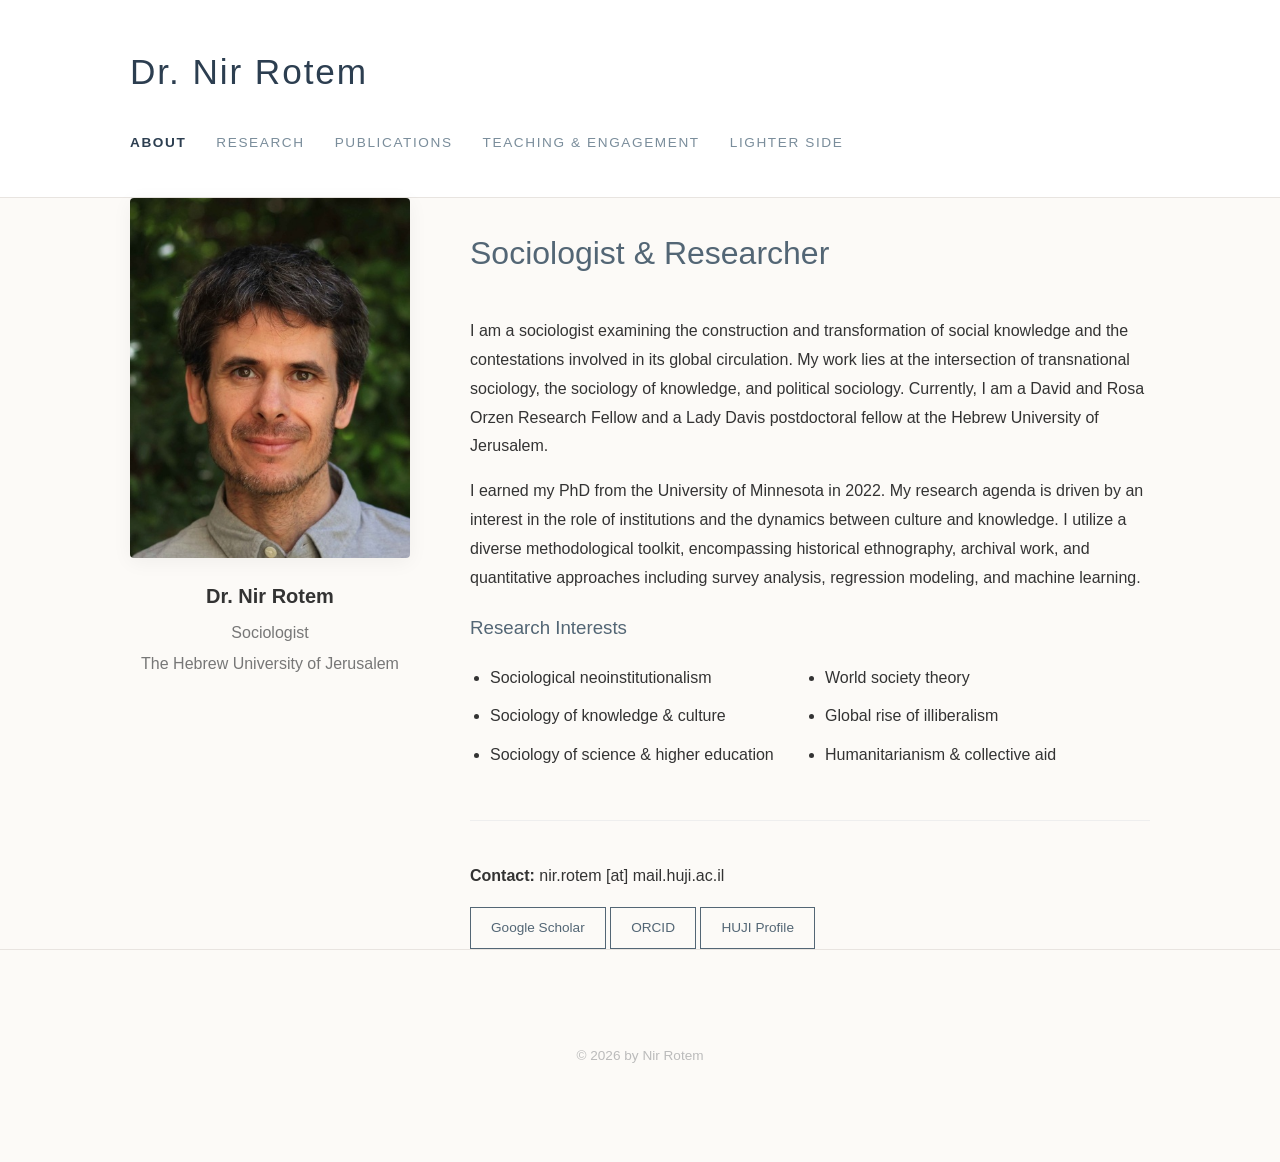
==== commit 56073f7e: "Add files via upload" ====
--- a/index.html
+++ b/index.html
@@ -3,7 +3,7 @@
 <head>
     <meta charset="UTF-8">
     <meta name="viewport" content="width=device-width, initial-scale=1.0">
-    <title>Dr. Nir Rotem | Index</title>
+    <title>Dr. Nir Rotem | About</title>
     <link rel="stylesheet" href="style.css">
     <link rel="stylesheet" href="https://cdnjs.cloudflare.com/ajax/libs/font-awesome/6.0.0/css/all.min.css">
 </head>
@@ -11,9 +11,7 @@
     <header>
         <div class="container">
             <h1>Dr. Nir Rotem</h1>
-            <nav>
-                <ul><li><a href="index.html" class="active">About</a></li><li><a href="projects.html" >Research</a></li><li><a href="publications.html" >Publications</a></li><li><a href="teaching.html" >Teaching & Engagement</a></li><li><a href="lighter.html" >Lighter Side</a></li></ul>
-            </nav>
+            <nav><ul><li><a href="index.html" class="active">About</a></li><li><a href="projects.html" >Research</a></li><li><a href="publications.html" >Publications</a></li><li><a href="teaching.html" >Teaching & Engagement</a></li><li><a href="lighter.html" >Lighter Side</a></li></ul></nav>
         </div>
     </header>
     <main class="container">
@@ -27,9 +25,9 @@
         </div>
     </div>
     <div class="bio-content">
-        <h2>About Me</h2>
-        <p>I am a sociologist examining the construction and transformation of social knowledge and the contestations involved in its global circulation. My work lies at the intersection of transnational sociology, the sociology of knowledge, and political sociology.</p>
-        <p>Currently, I serve as a Research Fellow at the Hebrew University of Jerusalem. I earned my PhD from the University of Minnesota (2022). My research agenda is driven by an interest in the role of institutions and the dynamics between culture and knowledge.</p>
+        <h2>Sociologist & Researcher</h2>
+        <p>I am a sociologist examining the construction and transformation of social knowledge and the contestations involved in its global circulation. My work lies at the intersection of transnational sociology, the sociology of knowledge, and political sociology. Currently, I am a David and Rosa Orzen Research Fellow and a Lady Davis postdoctoral fellow at the Hebrew University of Jerusalem.</p>
+        <p>I earned my PhD from the University of Minnesota in 2022. My research agenda is driven by an interest in the role of institutions and the dynamics between culture and knowledge. I utilize a diverse methodological toolkit, encompassing historical ethnography, archival work, and quantitative approaches including survey analysis, regression modeling, and machine learning.</p>
         <h3>Research Interests</h3>
         <ul style="display: grid; grid-template-columns: 1fr 1fr; gap: 10px; padding-left: 20px;">
             <li>Sociological neoinstitutionalism</li>
@@ -37,7 +35,7 @@
             <li>Sociology of knowledge & culture</li>
             <li>Global rise of illiberalism</li>
             <li>Sociology of science & higher education</li>
-            <li>Humanitarianism & human rights</li>
+            <li>Humanitarianism & collective aid</li>
         </ul>
         <div style="margin-top: 50px; padding-top: 25px; border-top: 1px solid #eee;">
             <p><strong>Contact:</strong> nir.rotem [at] mail.huji.ac.il</p>
@@ -48,11 +46,10 @@
             </div>
         </div>
     </div>
-</div>
-    </main>
+</div></main>
     <footer>
         <div class="container">
-            <p>&copy; <span id="year"></span> by Nir Rotem</p>
+            <p>© <span id="year"></span> by Nir Rotem</p>
         </div>
     </footer>
     <script>document.getElementById("year").innerHTML = new Date().getFullYear();</script>
--- a/style.css
+++ b/style.css
@@ -1,5 +1,4 @@
 
-/* --- Scandinavian Modern Academic Theme (Version 11) --- */
 :root {
     --bg-color: #fcfaf7;
     --text-color: #333333;
@@ -75,10 +74,13 @@
 h2, h3 { color: var(--accent-color); font-weight: 400; }
 h2 { font-size: 2rem; margin-bottom: 35px; }
 
-/* Grid for About and Projects */
 .about-grid { display: flex; gap: 60px; align-items: flex-start; }
 .profile-side { flex: 0 0 280px; text-align: center; }
 .profile-img { width: 100%; border-radius: 4px; box-shadow: 0 4px 20px rgba(0,0,0,0.05); }
+.profile-info { margin-top: 20px; }
+.profile-info .name { font-weight: 600; font-size: 1.25rem; margin: 0; }
+.profile-info .role { font-size: 1rem; color: #777; margin: 8px 0; line-height: 1.4; }
+
 .bio-content { flex: 1; }
 
 .project-card {
@@ -110,29 +112,19 @@
 }
 .project-image-box img { max-width: 100%; max-height: 100%; object-fit: contain; }
 
-/* Lighter Side Styles */
 .landscape-hero {
     width: 100%;
     height: 380px;
+    background-color: #eee;
     margin-bottom: 50px;
     overflow: hidden;
     border-radius: 4px;
 }
 .landscape-hero img { width: 100%; height: 100%; object-fit: cover; }
 
-.lighter-grid {
-    display: grid;
-    grid-template-columns: 1fr 1fr;
-    gap: 30px;
-}
-.interest-card {
-    background: white;
-    padding: 30px;
-    border: 1px solid var(--border-color);
-}
-.interest-card h4 { margin-top: 0; color: var(--nav-active); }
+.lighter-grid { display: grid; grid-template-columns: 1fr 1fr; gap: 40px; }
+.interest-card { background: white; padding: 30px; border: 1px solid var(--border-color); height: 100%; }
 
-/* Buttons */
 .btn {
     text-decoration: none;
     font-size: 0.85rem;
@@ -146,9 +138,8 @@
 }
 .btn:hover { background-color: var(--accent-color); color: white; }
 .btn-spotify { border-color: #1DB954; color: #1DB954; }
-.btn-spotify:hover { background-color: #1DB954; color: white; }
+.btn-spotify:hover { background-color: #1DB954; color: white; border-color: #1DB954; }
 
-/* BibBase Fix */
 .bibbase_paper a[title="Open"], .bibbase_paper i.fa-external-link-alt { display: none !important; }
 
 footer { padding: 80px 0; text-align: center; font-size: 0.85rem; color: #bbb; border-top: 1px solid var(--border-color); }
@@ -160,4 +151,5 @@
     .project-image-box { width: 100%; max-width: 100%; height: auto; min-height: 200px; margin-top: 20px; }
     .interest-card { margin-bottom: 20px; }
     .landscape-hero { height: 220px; }
+    header h1 { font-size: 1.8rem; }
 }
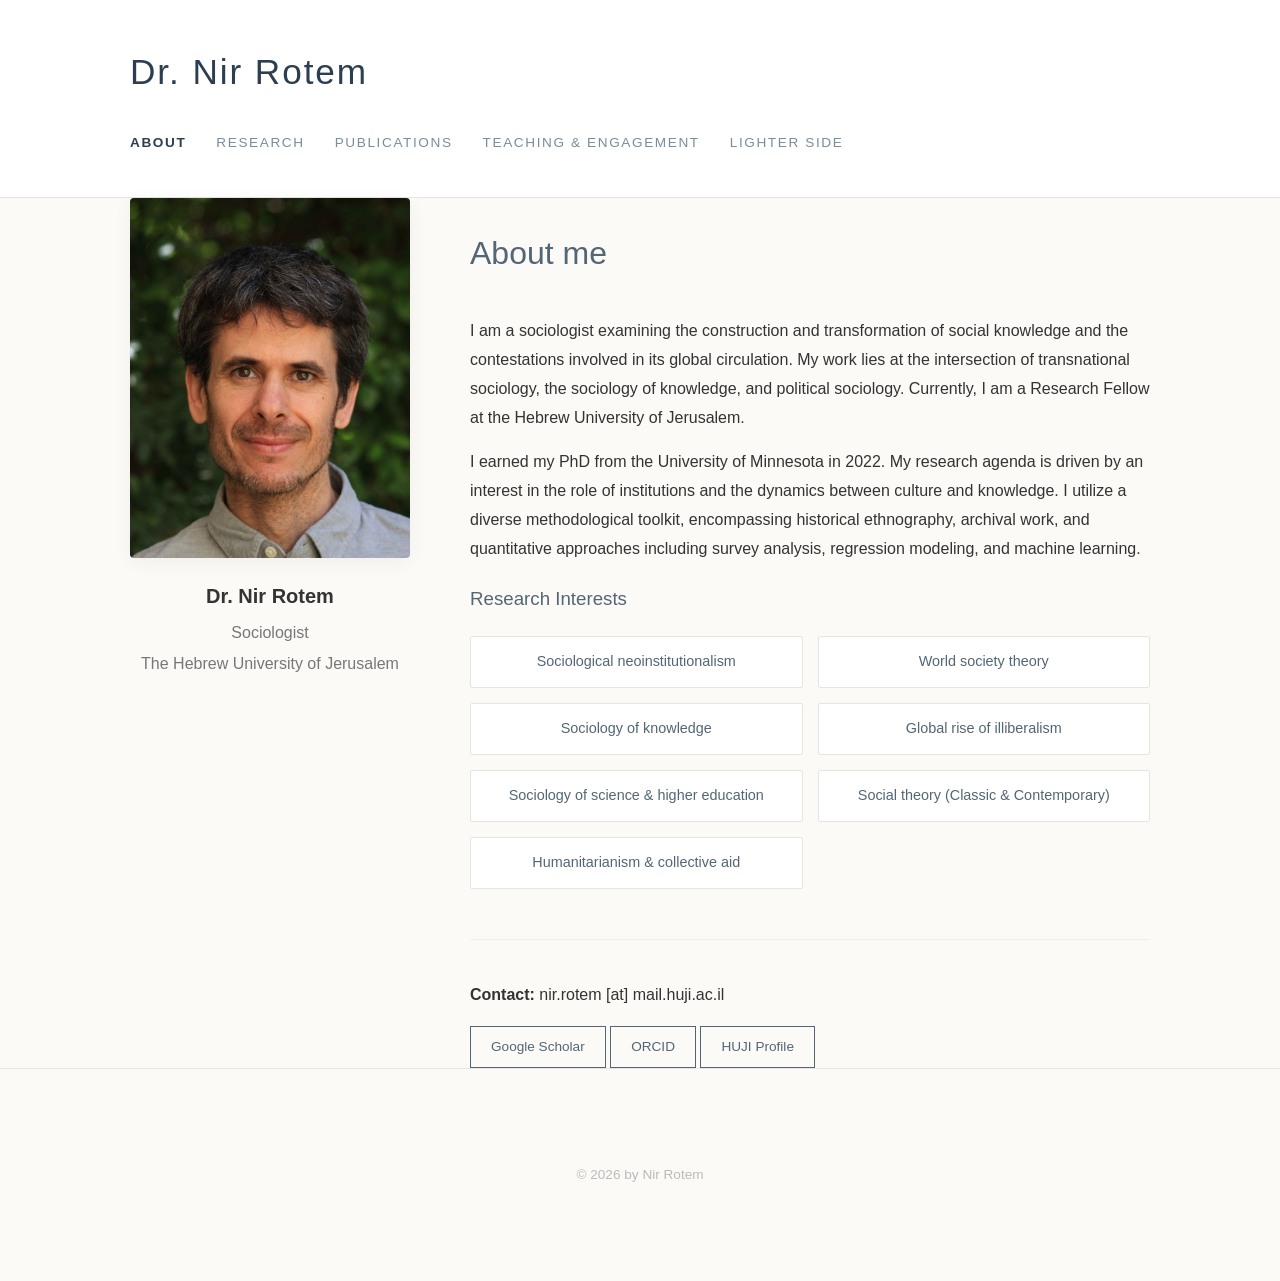
==== commit 59abd8c8: "Add files via upload" ====
--- a/index.html
+++ b/index.html
@@ -3,7 +3,7 @@
 <head>
     <meta charset="UTF-8">
     <meta name="viewport" content="width=device-width, initial-scale=1.0">
-    <title>Dr. Nir Rotem | About</title>
+    <title>Dr. Nir Rotem | About me</title>
     <link rel="stylesheet" href="style.css">
     <link rel="stylesheet" href="https://cdnjs.cloudflare.com/ajax/libs/font-awesome/6.0.0/css/all.min.css">
 </head>
@@ -25,18 +25,21 @@
         </div>
     </div>
     <div class="bio-content">
-        <h2>Sociologist & Researcher</h2>
-        <p>I am a sociologist examining the construction and transformation of social knowledge and the contestations involved in its global circulation. My work lies at the intersection of transnational sociology, the sociology of knowledge, and political sociology. Currently, I am a David and Rosa Orzen Research Fellow and a Lady Davis postdoctoral fellow at the Hebrew University of Jerusalem.</p>
+        <h2>About me</h2>
+        <p>I am a sociologist examining the construction and transformation of social knowledge and the contestations involved in its global circulation. My work lies at the intersection of transnational sociology, the sociology of knowledge, and political sociology. Currently, I am a Research Fellow at the Hebrew University of Jerusalem.</p>
         <p>I earned my PhD from the University of Minnesota in 2022. My research agenda is driven by an interest in the role of institutions and the dynamics between culture and knowledge. I utilize a diverse methodological toolkit, encompassing historical ethnography, archival work, and quantitative approaches including survey analysis, regression modeling, and machine learning.</p>
+        
         <h3>Research Interests</h3>
-        <ul style="display: grid; grid-template-columns: 1fr 1fr; gap: 10px; padding-left: 20px;">
-            <li>Sociological neoinstitutionalism</li>
-            <li>World society theory</li>
-            <li>Sociology of knowledge & culture</li>
-            <li>Global rise of illiberalism</li>
-            <li>Sociology of science & higher education</li>
-            <li>Humanitarianism & collective aid</li>
-        </ul>
+        <div class="interests-box-grid">
+            <div class="interest-item">Sociological neoinstitutionalism</div>
+            <div class="interest-item">World society theory</div>
+            <div class="interest-item">Sociology of knowledge</div>
+            <div class="interest-item">Global rise of illiberalism</div>
+            <div class="interest-item">Sociology of science & higher education</div>
+            <div class="interest-item">Social theory (Classic & Contemporary)</div>
+            <div class="interest-item">Humanitarianism & collective aid</div>
+        </div>
+
         <div style="margin-top: 50px; padding-top: 25px; border-top: 1px solid #eee;">
             <p><strong>Contact:</strong> nir.rotem [at] mail.huji.ac.il</p>
             <div class="social-btns">
--- a/style.css
+++ b/style.css
@@ -74,6 +74,7 @@
 h2, h3 { color: var(--accent-color); font-weight: 400; }
 h2 { font-size: 2rem; margin-bottom: 35px; }
 
+/* About Grid */
 .about-grid { display: flex; gap: 60px; align-items: flex-start; }
 .profile-side { flex: 0 0 280px; text-align: center; }
 .profile-img { width: 100%; border-radius: 4px; box-shadow: 0 4px 20px rgba(0,0,0,0.05); }
@@ -83,14 +84,32 @@
 
 .bio-content { flex: 1; }
 
+/* Interests Boxes */
+.interests-box-grid {
+    display: grid;
+    grid-template-columns: repeat(auto-fill, minmax(220px, 1fr));
+    gap: 15px;
+    margin-top: 20px;
+}
+
+.interest-item {
+    background: #fff;
+    border: 1px solid var(--border-color);
+    padding: 12px 18px;
+    font-size: 0.9rem;
+    color: var(--accent-color);
+    border-radius: 2px;
+    text-align: center;
+}
+
+/* Projects */
+.project-intro { font-style: italic; color: #555; margin-bottom: 50px; border-left: 4px solid var(--accent-color); padding-left: 25px; font-size: 1.1rem; }
 .project-card {
     background: var(--card-bg);
     padding: 35px;
     border: 1px solid var(--border-color);
     margin-bottom: 40px;
     display: flex;
-    flex-direction: row;
-    align-items: flex-start;
     gap: 40px;
 }
 
@@ -112,9 +131,10 @@
 }
 .project-image-box img { max-width: 100%; max-height: 100%; object-fit: contain; }
 
+/* Lighter Hero - Narrowed */
 .landscape-hero {
     width: 100%;
-    height: 380px;
+    height: 280px; /* Narrower height as requested */
     background-color: #eee;
     margin-bottom: 50px;
     overflow: hidden;
@@ -123,7 +143,7 @@
 .landscape-hero img { width: 100%; height: 100%; object-fit: cover; }
 
 .lighter-grid { display: grid; grid-template-columns: 1fr 1fr; gap: 40px; }
-.interest-card { background: white; padding: 30px; border: 1px solid var(--border-color); height: 100%; }
+.interest-card { background: white; padding: 30px; border: 1px solid var(--border-color); }
 
 .btn {
     text-decoration: none;
@@ -138,7 +158,7 @@
 }
 .btn:hover { background-color: var(--accent-color); color: white; }
 .btn-spotify { border-color: #1DB954; color: #1DB954; }
-.btn-spotify:hover { background-color: #1DB954; color: white; border-color: #1DB954; }
+.btn-spotify:hover { background-color: #1DB954; color: white; }
 
 .bibbase_paper a[title="Open"], .bibbase_paper i.fa-external-link-alt { display: none !important; }
 
@@ -150,6 +170,5 @@
     .profile-side { margin-bottom: 40px; width: 100%; }
     .project-image-box { width: 100%; max-width: 100%; height: auto; min-height: 200px; margin-top: 20px; }
     .interest-card { margin-bottom: 20px; }
-    .landscape-hero { height: 220px; }
-    header h1 { font-size: 1.8rem; }
+    .landscape-hero { height: 180px; }
 }
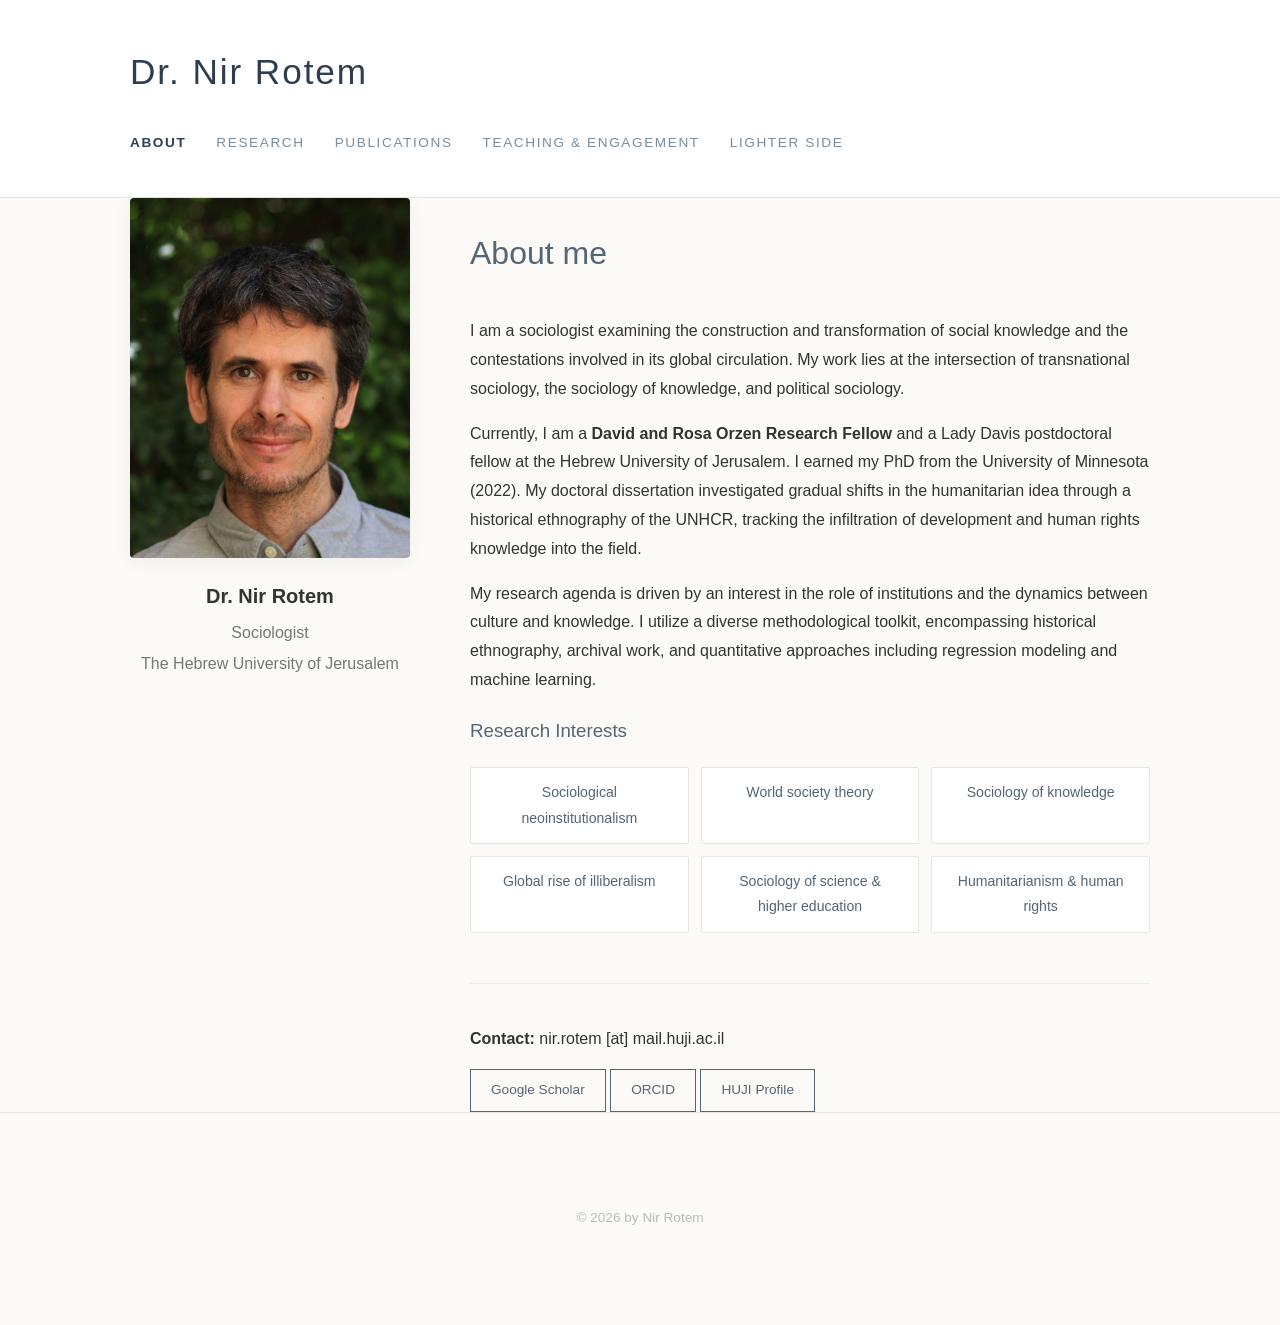
==== commit 0cf1cd73: "Add files via upload" ====
--- a/index.html
+++ b/index.html
@@ -3,7 +3,7 @@
 <head>
     <meta charset="UTF-8">
     <meta name="viewport" content="width=device-width, initial-scale=1.0">
-    <title>Dr. Nir Rotem | About me</title>
+    <title>Dr. Nir Rotem | Index</title>
     <link rel="stylesheet" href="style.css">
     <link rel="stylesheet" href="https://cdnjs.cloudflare.com/ajax/libs/font-awesome/6.0.0/css/all.min.css">
 </head>
@@ -11,7 +11,9 @@
     <header>
         <div class="container">
             <h1>Dr. Nir Rotem</h1>
-            <nav><ul><li><a href="index.html" class="active">About</a></li><li><a href="projects.html" >Research</a></li><li><a href="publications.html" >Publications</a></li><li><a href="teaching.html" >Teaching & Engagement</a></li><li><a href="lighter.html" >Lighter Side</a></li></ul></nav>
+            <nav>
+                <ul><li><a href="index.html" class="active">About</a></li><li><a href="projects.html" >Research</a></li><li><a href="publications.html" >Publications</a></li><li><a href="teaching.html" >Teaching & Engagement</a></li><li><a href="lighter.html" >Lighter Side</a></li></ul>
+            </nav>
         </div>
     </header>
     <main class="container">
@@ -26,18 +28,18 @@
     </div>
     <div class="bio-content">
         <h2>About me</h2>
-        <p>I am a sociologist examining the construction and transformation of social knowledge and the contestations involved in its global circulation. My work lies at the intersection of transnational sociology, the sociology of knowledge, and political sociology. Currently, I am a Research Fellow at the Hebrew University of Jerusalem.</p>
-        <p>I earned my PhD from the University of Minnesota in 2022. My research agenda is driven by an interest in the role of institutions and the dynamics between culture and knowledge. I utilize a diverse methodological toolkit, encompassing historical ethnography, archival work, and quantitative approaches including survey analysis, regression modeling, and machine learning.</p>
+        <p>I am a sociologist examining the construction and transformation of social knowledge and the contestations involved in its global circulation. My work lies at the intersection of transnational sociology, the sociology of knowledge, and political sociology.</p>
+        <p>Currently, I am a <strong>David and Rosa Orzen Research Fellow</strong> and a Lady Davis postdoctoral fellow at the Hebrew University of Jerusalem. I earned my PhD from the University of Minnesota (2022). My doctoral dissertation investigated gradual shifts in the humanitarian idea through a historical ethnography of the UNHCR, tracking the infiltration of development and human rights knowledge into the field.</p>
+        <p>My research agenda is driven by an interest in the role of institutions and the dynamics between culture and knowledge. I utilize a diverse methodological toolkit, encompassing historical ethnography, archival work, and quantitative approaches including regression modeling and machine learning.</p>
         
         <h3>Research Interests</h3>
-        <div class="interests-box-grid">
-            <div class="interest-item">Sociological neoinstitutionalism</div>
-            <div class="interest-item">World society theory</div>
-            <div class="interest-item">Sociology of knowledge</div>
-            <div class="interest-item">Global rise of illiberalism</div>
-            <div class="interest-item">Sociology of science & higher education</div>
-            <div class="interest-item">Social theory (Classic & Contemporary)</div>
-            <div class="interest-item">Humanitarianism & collective aid</div>
+        <div class="interests-grid">
+            <div class="interest-box">Sociological neoinstitutionalism</div>
+            <div class="interest-box">World society theory</div>
+            <div class="interest-box">Sociology of knowledge</div>
+            <div class="interest-box">Global rise of illiberalism</div>
+            <div class="interest-box">Sociology of science & higher education</div>
+            <div class="interest-box">Humanitarianism & human rights</div>
         </div>
 
         <div style="margin-top: 50px; padding-top: 25px; border-top: 1px solid #eee;">
--- a/style.css
+++ b/style.css
@@ -1,4 +1,5 @@
 
+/* --- Scandinavian Modern Academic Theme (Version 14) --- */
 :root {
     --bg-color: #fcfaf7;
     --text-color: #333333;
@@ -74,7 +75,7 @@
 h2, h3 { color: var(--accent-color); font-weight: 400; }
 h2 { font-size: 2rem; margin-bottom: 35px; }
 
-/* About Grid */
+/* Grid for About and Projects */
 .about-grid { display: flex; gap: 60px; align-items: flex-start; }
 .profile-side { flex: 0 0 280px; text-align: center; }
 .profile-img { width: 100%; border-radius: 4px; box-shadow: 0 4px 20px rgba(0,0,0,0.05); }
@@ -84,32 +85,31 @@
 
 .bio-content { flex: 1; }
 
-/* Interests Boxes */
-.interests-box-grid {
+/* Research Interests Boxes */
+.interests-grid {
     display: grid;
-    grid-template-columns: repeat(auto-fill, minmax(220px, 1fr));
-    gap: 15px;
+    grid-template-columns: repeat(auto-fill, minmax(200px, 1fr));
+    gap: 12px;
     margin-top: 20px;
 }
-
-.interest-item {
+.interest-box {
     background: #fff;
     border: 1px solid var(--border-color);
     padding: 12px 18px;
-    font-size: 0.9rem;
+    font-size: 0.88rem;
+    text-align: center;
     color: var(--accent-color);
     border-radius: 2px;
-    text-align: center;
 }
 
-/* Projects */
-.project-intro { font-style: italic; color: #555; margin-bottom: 50px; border-left: 4px solid var(--accent-color); padding-left: 25px; font-size: 1.1rem; }
 .project-card {
     background: var(--card-bg);
     padding: 35px;
     border: 1px solid var(--border-color);
     margin-bottom: 40px;
     display: flex;
+    flex-direction: row;
+    align-items: flex-start;
     gap: 40px;
 }
 
@@ -131,10 +131,10 @@
 }
 .project-image-box img { max-width: 100%; max-height: 100%; object-fit: contain; }
 
-/* Lighter Hero - Narrowed */
+/* Lighter Side Hero - Narrowed per request */
 .landscape-hero {
     width: 100%;
-    height: 280px; /* Narrower height as requested */
+    height: 250px; /* Reduced from 380px/350px */
     background-color: #eee;
     margin-bottom: 50px;
     overflow: hidden;
@@ -143,8 +143,9 @@
 .landscape-hero img { width: 100%; height: 100%; object-fit: cover; }
 
 .lighter-grid { display: grid; grid-template-columns: 1fr 1fr; gap: 40px; }
-.interest-card { background: white; padding: 30px; border: 1px solid var(--border-color); }
+.interest-card { background: white; padding: 30px; border: 1px solid var(--border-color); height: 100%; }
 
+/* Buttons */
 .btn {
     text-decoration: none;
     font-size: 0.85rem;
@@ -160,6 +161,7 @@
 .btn-spotify { border-color: #1DB954; color: #1DB954; }
 .btn-spotify:hover { background-color: #1DB954; color: white; }
 
+/* BibBase Cleanup */
 .bibbase_paper a[title="Open"], .bibbase_paper i.fa-external-link-alt { display: none !important; }
 
 footer { padding: 80px 0; text-align: center; font-size: 0.85rem; color: #bbb; border-top: 1px solid var(--border-color); }
@@ -171,4 +173,5 @@
     .project-image-box { width: 100%; max-width: 100%; height: auto; min-height: 200px; margin-top: 20px; }
     .interest-card { margin-bottom: 20px; }
     .landscape-hero { height: 180px; }
+    header h1 { font-size: 1.8rem; }
 }
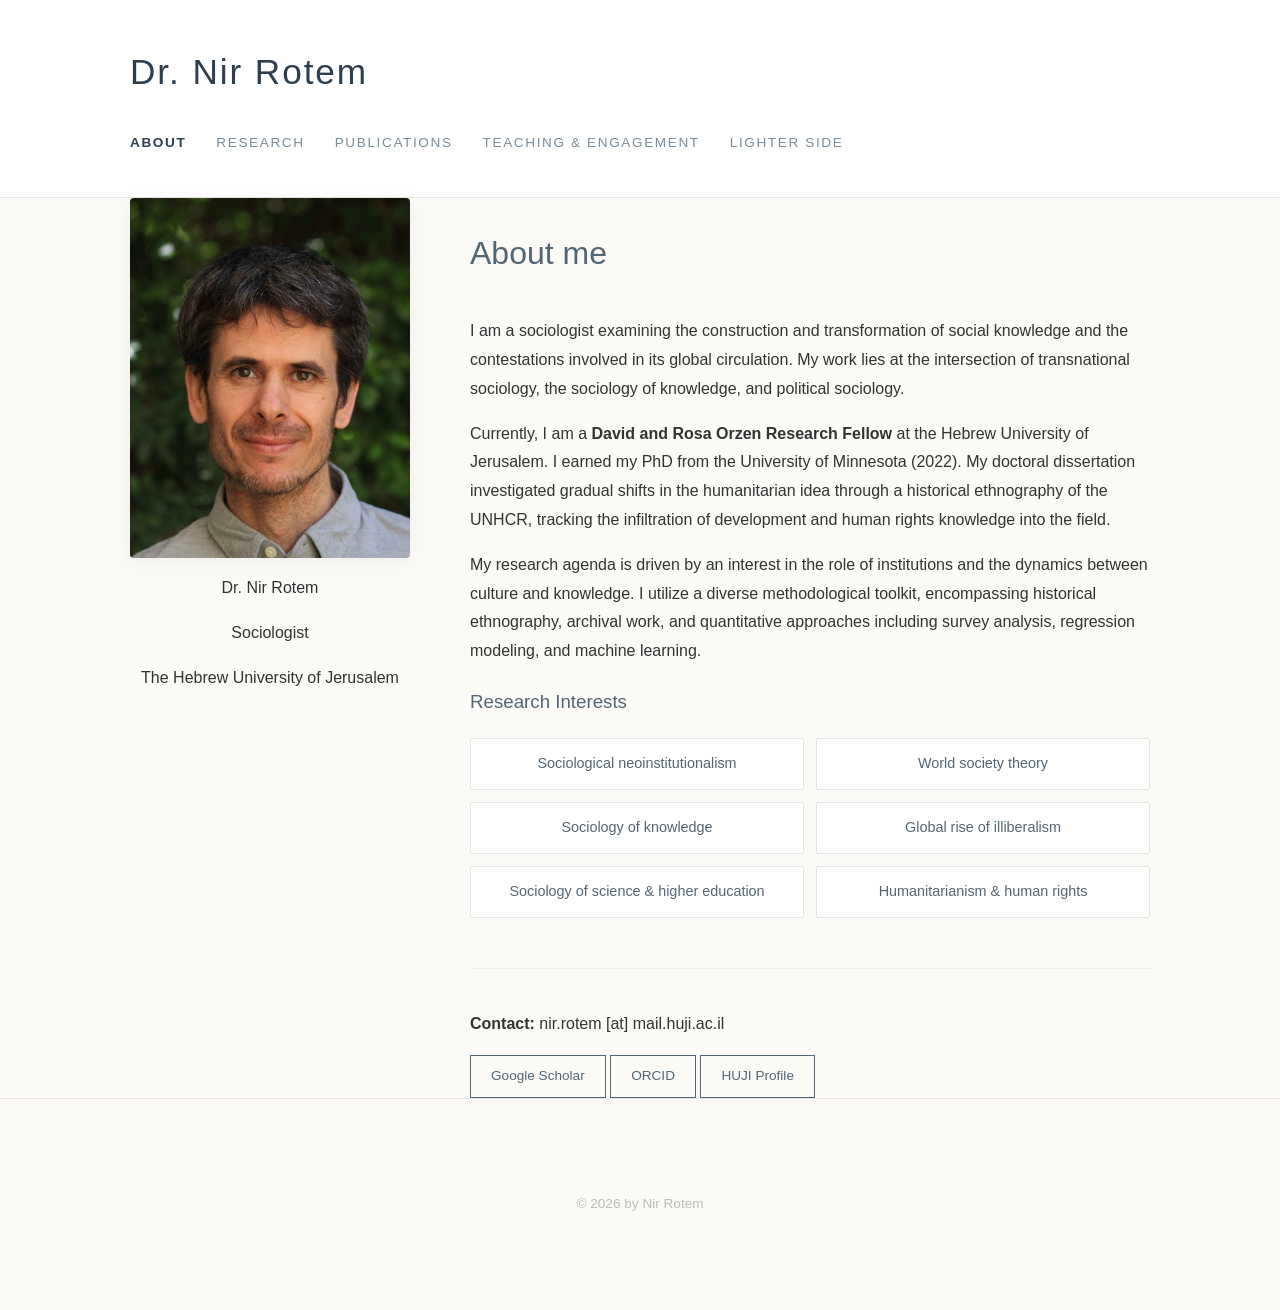
==== commit 8a774ca6: "Add files via upload" ====
--- a/index.html
+++ b/index.html
@@ -3,7 +3,7 @@
 <head>
     <meta charset="UTF-8">
     <meta name="viewport" content="width=device-width, initial-scale=1.0">
-    <title>Dr. Nir Rotem | Index</title>
+    <title>Dr. Nir Rotem | About me</title>
     <link rel="stylesheet" href="style.css">
     <link rel="stylesheet" href="https://cdnjs.cloudflare.com/ajax/libs/font-awesome/6.0.0/css/all.min.css">
 </head>
@@ -11,9 +11,7 @@
     <header>
         <div class="container">
             <h1>Dr. Nir Rotem</h1>
-            <nav>
-                <ul><li><a href="index.html" class="active">About</a></li><li><a href="projects.html" >Research</a></li><li><a href="publications.html" >Publications</a></li><li><a href="teaching.html" >Teaching & Engagement</a></li><li><a href="lighter.html" >Lighter Side</a></li></ul>
-            </nav>
+            <nav><ul><li><a href="index.html" class="active">About</a></li><li><a href="projects.html" >Research</a></li><li><a href="publications.html" >Publications</a></li><li><a href="teaching.html" >Teaching & Engagement</a></li><li><a href="lighter.html" >Lighter Side</a></li></ul></nav>
         </div>
     </header>
     <main class="container">
@@ -29,8 +27,8 @@
     <div class="bio-content">
         <h2>About me</h2>
         <p>I am a sociologist examining the construction and transformation of social knowledge and the contestations involved in its global circulation. My work lies at the intersection of transnational sociology, the sociology of knowledge, and political sociology.</p>
-        <p>Currently, I am a <strong>David and Rosa Orzen Research Fellow</strong> and a Lady Davis postdoctoral fellow at the Hebrew University of Jerusalem. I earned my PhD from the University of Minnesota (2022). My doctoral dissertation investigated gradual shifts in the humanitarian idea through a historical ethnography of the UNHCR, tracking the infiltration of development and human rights knowledge into the field.</p>
-        <p>My research agenda is driven by an interest in the role of institutions and the dynamics between culture and knowledge. I utilize a diverse methodological toolkit, encompassing historical ethnography, archival work, and quantitative approaches including regression modeling and machine learning.</p>
+        <p>Currently, I am a <strong>David and Rosa Orzen Research Fellow</strong> at the Hebrew University of Jerusalem. I earned my PhD from the University of Minnesota (2022). My doctoral dissertation investigated gradual shifts in the humanitarian idea through a historical ethnography of the UNHCR, tracking the infiltration of development and human rights knowledge into the field.</p>
+        <p>My research agenda is driven by an interest in the role of institutions and the dynamics between culture and knowledge. I utilize a diverse methodological toolkit, encompassing historical ethnography, archival work, and quantitative approaches including survey analysis, regression modeling, and machine learning.</p>
         
         <h3>Research Interests</h3>
         <div class="interests-grid">
@@ -51,7 +49,8 @@
             </div>
         </div>
     </div>
-</div></main>
+</div>
+    </main>
     <footer>
         <div class="container">
             <p>© <span id="year"></span> by Nir Rotem</p>
--- a/style.css
+++ b/style.css
@@ -1,5 +1,4 @@
 
-/* --- Scandinavian Modern Academic Theme (Version 14) --- */
 :root {
     --bg-color: #fcfaf7;
     --text-color: #333333;
@@ -75,20 +74,16 @@
 h2, h3 { color: var(--accent-color); font-weight: 400; }
 h2 { font-size: 2rem; margin-bottom: 35px; }
 
-/* Grid for About and Projects */
+/* Grid Layouts */
 .about-grid { display: flex; gap: 60px; align-items: flex-start; }
 .profile-side { flex: 0 0 280px; text-align: center; }
 .profile-img { width: 100%; border-radius: 4px; box-shadow: 0 4px 20px rgba(0,0,0,0.05); }
-.profile-info { margin-top: 20px; }
-.profile-info .name { font-weight: 600; font-size: 1.25rem; margin: 0; }
-.profile-info .role { font-size: 1rem; color: #777; margin: 8px 0; line-height: 1.4; }
-
 .bio-content { flex: 1; }
 
-/* Research Interests Boxes */
+/* Interests Boxes */
 .interests-grid {
     display: grid;
-    grid-template-columns: repeat(auto-fill, minmax(200px, 1fr));
+    grid-template-columns: repeat(auto-fill, minmax(220px, 1fr));
     gap: 12px;
     margin-top: 20px;
 }
@@ -96,12 +91,14 @@
     background: #fff;
     border: 1px solid var(--border-color);
     padding: 12px 18px;
-    font-size: 0.88rem;
+    font-size: 0.9rem;
     text-align: center;
     color: var(--accent-color);
     border-radius: 2px;
 }
 
+/* Projects */
+.project-intro { font-style: italic; color: #555; margin-bottom: 50px; border-left: 4px solid var(--accent-color); padding-left: 25px; font-size: 1.1rem; }
 .project-card {
     background: var(--card-bg);
     padding: 35px;
@@ -131,10 +128,10 @@
 }
 .project-image-box img { max-width: 100%; max-height: 100%; object-fit: contain; }
 
-/* Lighter Side Hero - Narrowed per request */
+/* Lighter Side Hero - Narrower */
 .landscape-hero {
     width: 100%;
-    height: 250px; /* Reduced from 380px/350px */
+    height: 280px; 
     background-color: #eee;
     margin-bottom: 50px;
     overflow: hidden;
@@ -145,7 +142,6 @@
 .lighter-grid { display: grid; grid-template-columns: 1fr 1fr; gap: 40px; }
 .interest-card { background: white; padding: 30px; border: 1px solid var(--border-color); height: 100%; }
 
-/* Buttons */
 .btn {
     text-decoration: none;
     font-size: 0.85rem;
@@ -161,7 +157,7 @@
 .btn-spotify { border-color: #1DB954; color: #1DB954; }
 .btn-spotify:hover { background-color: #1DB954; color: white; }
 
-/* BibBase Cleanup */
+/* BibBase Fixes */
 .bibbase_paper a[title="Open"], .bibbase_paper i.fa-external-link-alt { display: none !important; }
 
 footer { padding: 80px 0; text-align: center; font-size: 0.85rem; color: #bbb; border-top: 1px solid var(--border-color); }
